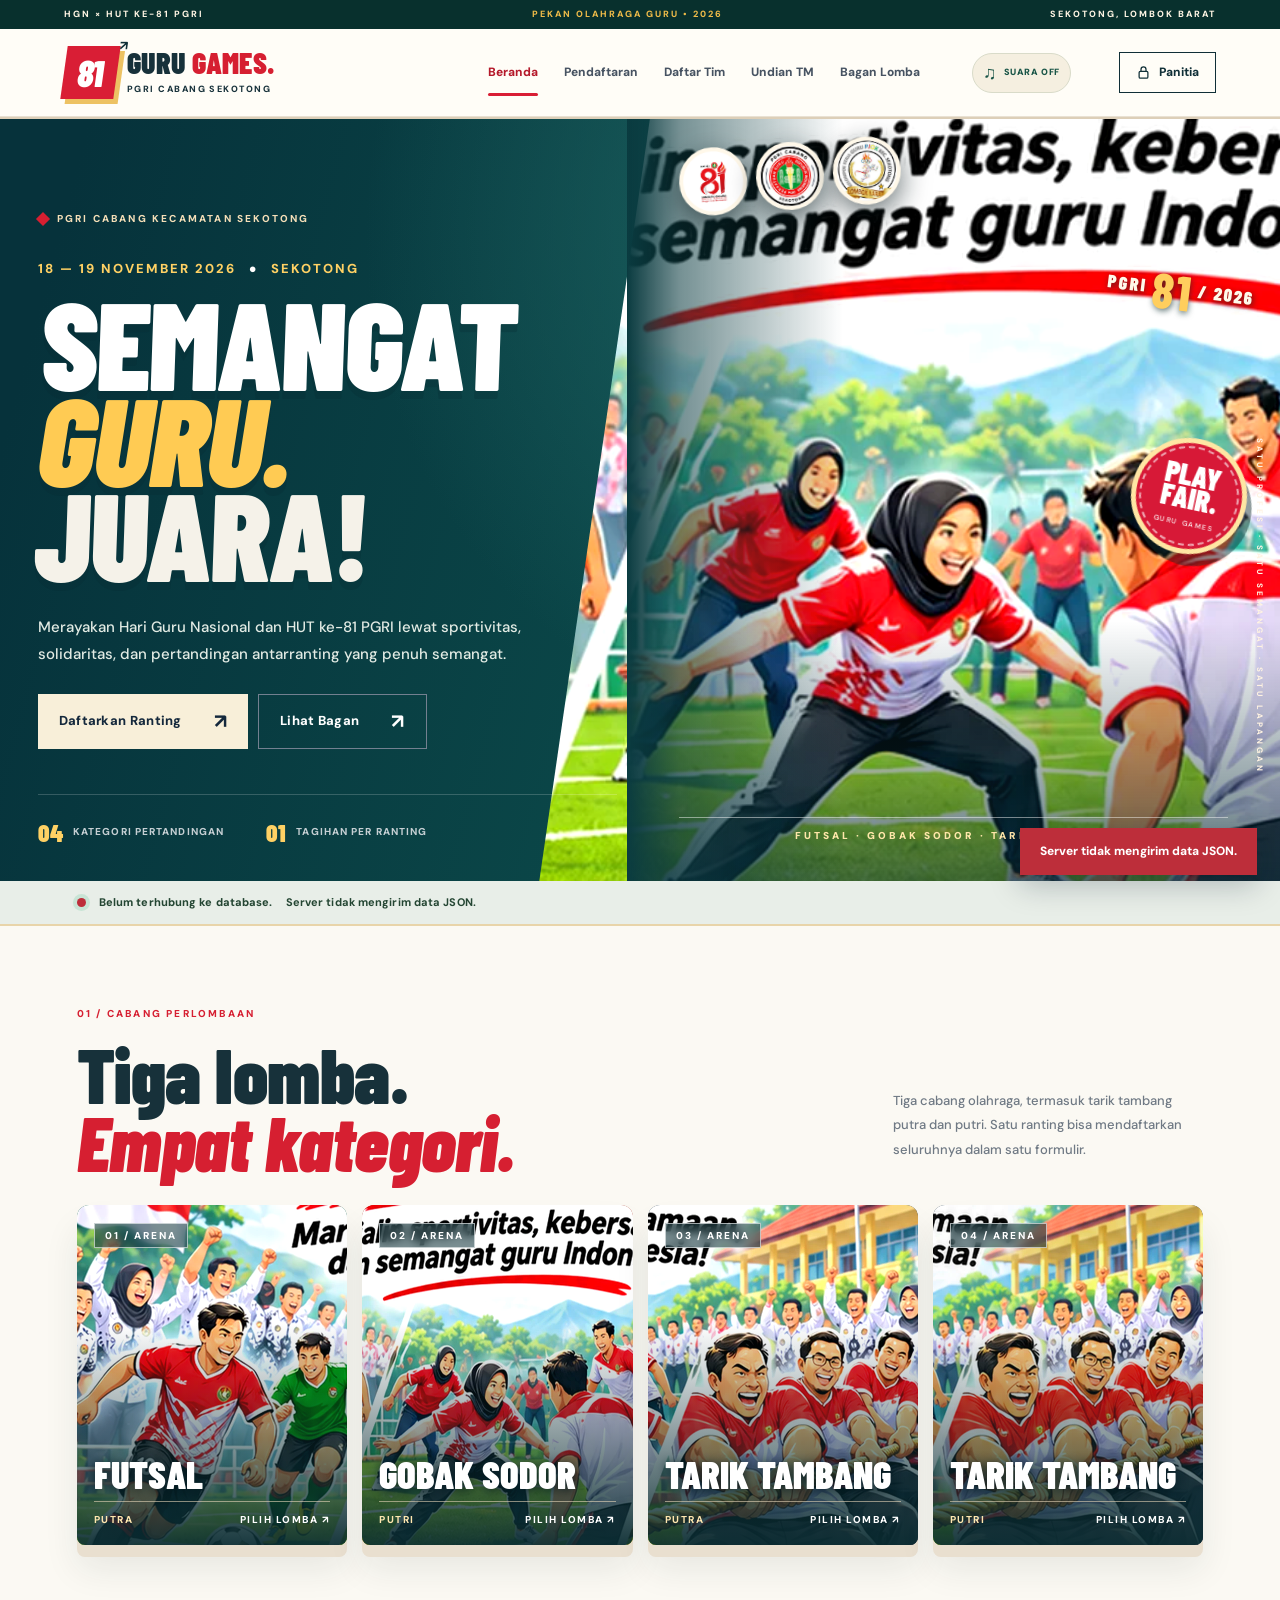
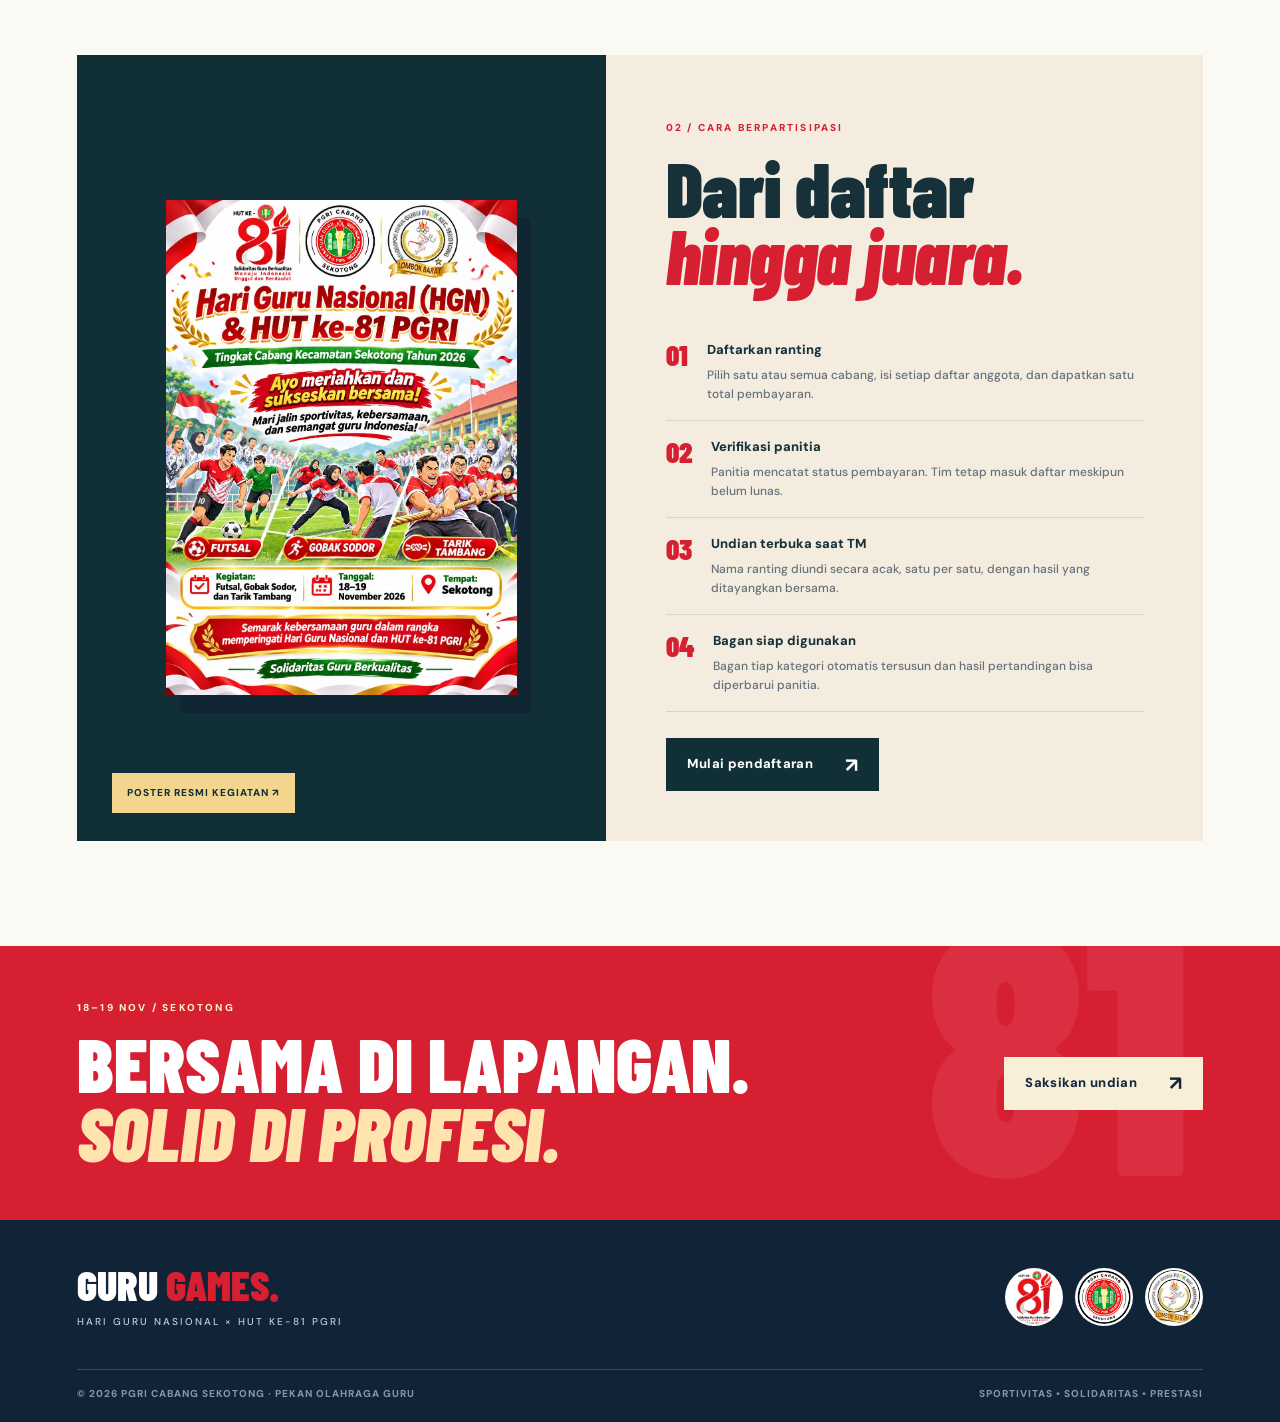
==== public/index.html @ e2211d31 "Add files via upload" ====
<!doctype html>
<html lang="id">
<head>
<meta charset="utf-8" />
<meta name="viewport" content="width=device-width,initial-scale=1" />
<meta name="theme-color" content="#15273c" />
<meta name="description" content="Pendaftaran, undian terbuka, dan bagan pertandingan Pekan Olahraga Guru PGRI Cabang Sekotong 18–19 November 2026." />
<title>Pekan Olahraga Guru Sekotong · HGN & HUT ke-81 PGRI</title>
<link rel="icon" type="image/svg+xml" href="assets/favicon.svg" />
<link rel="stylesheet" href="styles.css" />
</head>
<body>
<div class="topline"><span>HGN × HUT KE-81 PGRI</span><span>PEKAN OLAHRAGA GURU • 2026</span><span>SEKOTONG, LOMBOK BARAT</span></div>
<header class="site-header">
  <a class="brand" href="#beranda" data-page="beranda" aria-label="Beranda Pekan Olahraga Guru">
    <span class="brand-mark">81<span>↗</span></span>
    <span class="brand-copy"><strong>GURU <em>GAMES.</em></strong><small>PGRI CABANG SEKOTONG</small></span>
  </a>
  <nav class="main-nav" aria-label="Menu utama">
    <button data-page="beranda" class="nav-link active">Beranda</button>
    <button data-page="daftar" class="nav-link">Pendaftaran</button>
    <button data-page="peserta" class="nav-link">Daftar Tim</button>
    <button data-page="undian" class="nav-link">Undian TM</button>
    <button data-page="bagan" class="nav-link">Bagan Lomba</button>
  </nav>
  <button type="button" id="soundToggle" class="sound-toggle" data-action="toggle-audio" aria-label="Aktifkan efek suara" aria-pressed="false"><span aria-hidden="true">♫</span><small>SUARA OFF</small></button>
  <button id="btnAdminNav" class="admin-link" data-page="panitia"><svg class="ico"><use href="#i-lock"/></svg> Panitia</button>
  <button id="mobileMenu" class="mobile-menu" aria-label="Buka menu">☰</button>
</header>
<main>
<section class="page active" id="page-beranda">
  <div class="hero">
    <div class="hero-bg-number">81</div>
    <div class="hero-copy">
      <span class="eyebrow"><span class="eyebrow-square"></span> PGRI CABANG KECAMATAN SEKOTONG</span>
      <div class="hero-kicker">18 — 19 NOVEMBER 2026 <span>●</span> SEKOTONG</div>
      <h1>SEMANGAT<br><i>GURU.</i><br><span>JUARA!</span></h1>
      <p>Merayakan Hari Guru Nasional dan HUT ke-81 PGRI lewat sportivitas, solidaritas, dan pertandingan antarranting yang penuh semangat.</p>
      <div class="hero-actions">
        <button class="btn btn-light" data-page="daftar">Daftarkan Ranting <span>↗</span></button>
        <button class="btn btn-outline-light" data-page="bagan">Lihat Bagan <span>↗</span></button>
      </div>
      <div class="hero-foot"><span><b>04</b> KATEGORI PERTANDINGAN</span><span><b>01</b> TAGIHAN PER RANTING</span></div>
    </div>
    <div class="hero-art" aria-hidden="true"><div class="hero-badges"><img src="assets/hut81.jpg" alt=""><img src="assets/logo-pgri.jpg" alt=""><img src="assets/logo-pjok.jpg" alt=""></div>
      <img class="hero-sport-photo" src="assets/arena-guru-games.webp" alt="" />
      <div class="hero-photo-stamp">PGRI <b>81</b> / 2026</div>
      <div class="hero-photo-credit">FUTSAL · GOBAK SODOR · TARIK TAMBANG</div>
      <div class="art-sticker"><span>PLAY<br>FAIR.</span><small>GURU GAMES</small></div>
    </div>
    <div class="hero-sideword">SATU PROFESI · SATU SEMANGAT · SATU LAPANGAN</div>
  </div>
  <div id="demoBanner" class="demo-banner" hidden><b>MODE DEMO</b><span>Data hanya tersimpan di browser ini dan tidak masuk ke panitia.</span><button id="resetDemo">Reset Data Demo</button></div>
  <div class="status-strip"><span class="blinking-dot"></span><span id="openLabel">Pendaftaran dibuka</span><span class="strip-divider"></span><span id="liveStrip">Undian dan bagan dapat dipantau secara langsung</span><span class="strip-end">#GURUJUARA2026</span></div>
  <section class="home-categories content-wrap">
    <div class="section-heading"><div><span class="overline">01 / CABANG PERLOMBAAN</span><h2>Tiga lomba.<br><i>Empat kategori.</i></h2></div><p>Tiga cabang olahraga, termasuk tarik tambang putra dan putri. Satu ranting bisa mendaftarkan seluruhnya dalam satu formulir.</p></div>
    <div class="category-grid" id="homeCategoryGrid"></div>
  </section>
  <section class="feature-band content-wrap">
    <div class="feature-image"><img src="assets/poster.jpg" alt="Poster Pekan Olahraga Guru PGRI Cabang Sekotong" loading="lazy"><div class="poster-tag">POSTER RESMI KEGIATAN ↗</div></div>
    <div class="feature-text"><span class="overline">02 / CARA BERPARTISIPASI</span><h2>Dari daftar<br><i>hingga juara.</i></h2><div class="timeline"><div><b>01</b><span><strong>Daftarkan ranting</strong><small>Pilih satu atau semua cabang, isi setiap daftar anggota, dan dapatkan satu total pembayaran.</small></span></div><div><b>02</b><span><strong>Verifikasi panitia</strong><small>Panitia mencatat status pembayaran. Tim tetap masuk daftar meskipun belum lunas.</small></span></div><div><b>03</b><span><strong>Undian terbuka saat TM</strong><small>Nama ranting diundi secara acak, satu per satu, dengan hasil yang ditayangkan bersama.</small></span></div><div><b>04</b><span><strong>Bagan siap digunakan</strong><small>Bagan tiap kategori otomatis tersusun dan hasil pertandingan bisa diperbarui panitia.</small></span></div></div><button class="btn btn-dark" data-page="daftar">Mulai pendaftaran <span>↗</span></button></div>
  </section>
  <section class="home-cta"><div><span class="overline inverse">18–19 NOV / SEKOTONG</span><h2>BERSAMA DI LAPANGAN.<br><i>SOLID DI PROFESI.</i></h2></div><button class="btn btn-light" data-page="undian">Saksikan undian <span>↗</span></button></section>
</section>
<section class="page inner-page" id="page-daftar">
  <div class="page-head"><span class="overline">PENDAFTARAN / FORMULIR RANTING</span><h1>Daftarkan <i>timmu.</i></h1><p>Satu pendaftaran untuk seluruh cabang yang dipilih. Isi nama anggota pada tiap tim, lalu bayar satu tagihan untuk ranting Anda.</p></div>
  <div class="register-layout">
    <form id="registerForm" class="form-panel">
      <div class="form-section-title"><span>01</span><div><h3>Identitas ranting</h3><p>Pilih ranting yang sudah ada atau ketik nama ranting baru.</p></div></div>
      <div class="field"><label for="ranting">Nama ranting <b>*</b></label><input id="ranting" name="ranting" list="rantingSuggestions" required minlength="3" maxlength="100" placeholder="Contoh: Ranting SD ..." autocomplete="organization"><datalist id="rantingSuggestions"></datalist></div>
      <div class="form-section-title"><span>02</span><div><h3>Pilih cabang lomba</h3><p>Boleh memilih lebih dari satu. Tarik tambang adalah paket dua tim: putra dan putri.</p></div></div>
      <div id="registerCategories" class="choice-grid"></div>
      <div class="form-section-title"><span>03</span><div><h3>Nama pemain per tim</h3><p>Setiap cabang yang dipilih mempunyai formulir anggota tersendiri. Jumlah pemain mengikuti juknis panitia.</p></div></div>
      <div id="rosterSections" class="roster-sections"><div class="roster-empty">Pilih cabang lomba di atas untuk menampilkan kolom anggota.</div></div>
      <div class="field split-field"><div><label for="contact">Nomor kontak penanggung jawab <span>(opsional)</span></label><input id="contact" name="contact" maxlength="100" placeholder="08xxxxxxxxxx" inputmode="tel"></div><div><label for="notes">Catatan tim <span>(opsional)</span></label><input id="notes" name="notes" maxlength="300" placeholder="Keterangan bila diperlukan"></div></div>
      <div class="form-section-title"><span>04</span><div><h3>Satu total biaya pendaftaran</h3><p>Biaya dihitung otomatis berdasarkan cabang yang dipilih, tanpa biaya ganda untuk tarik tambang putra/putri.</p></div></div>
      <div id="registrationInvoice" class="invoice-block" aria-live="polite"></div>
      <div class="form-section-title"><span>05</span><div><h3>Metode pembayaran</h3><p>Pilih salah satu. Satu status pembayaran berlaku untuk seluruh tim dalam ranting.</p></div></div>
      <div class="payment-grid"><label class="pay-option"><input type="radio" name="payment_method" value="cash" checked><span class="pay-icon">Rp</span><strong>Bayar langsung</strong><small>Kepada bendahara panitia</small></label><label class="pay-option"><input type="radio" name="payment_method" value="transfer"><span class="pay-icon">↗</span><strong>Transfer bank</strong><small>Rekening ditampilkan di sebelah</small></label></div>
      <input class="trap" type="text" id="website" name="website" tabindex="-1" autocomplete="off" aria-hidden="true" />
      <p class="small-notice">Dengan mendaftar, Anda memastikan nama peserta benar dan telah memperoleh persetujuan untuk disampaikan kepada panitia kegiatan.</p>
      <button id="submitRegister" type="submit" class="btn btn-red full-width">Daftarkan semua tim <span>↗</span></button>
    </form>
    <aside class="registration-aside"><div class="aside-top"><span class="overline inverse">INFORMASI KEGIATAN</span><h3>BERSIAP<br>BERLAGA.</h3><div class="aside-date">18—19 <span>NOV<br>2026</span></div><small>SEKOTONG · LOMBOK BARAT</small></div><div class="bank-card"><b>INFORMASI PEMBAYARAN</b><div id="bankInfo"></div></div><div class="help-card"><strong>Butuh bantuan?</strong><p>Untuk perubahan data pendaftaran atau konfirmasi pembayaran, silakan hubungi panitia.</p><p id="contactInfo">Kontak panitia akan ditambahkan.</p></div></aside>
  </div>
</section>
<section class="page inner-page" id="page-peserta"><div class="page-head"><span class="overline">DATABASE / TIM TERDAFTAR</span><h1>Siapa saja <i>berlaga?</i></h1><p>Daftar tim tiap kategori dan status pembayaran per ranting. Nama pemain lengkap hanya dapat dilihat panitia.</p></div><div class="stats-row" id="participantStats"></div><div class="toolbar"><div class="search-wrap"><span>⌕</span><input id="searchTeams" placeholder="Cari nama ranting ..." aria-label="Cari ranting"></div><select id="filterTeams" aria-label="Filter kategori"></select><button class="btn btn-outline-dark" id="refreshTeams">↻ Perbarui</button></div><div class="table-outer"><table class="data-table"><thead><tr><th>#</th><th>Ranting / Tim</th><th>Kategori</th><th>Peserta</th><th>Pembayaran</th></tr></thead><tbody id="publicTeamsBody"></tbody></table></div></section>
<section class="page inner-page" id="page-undian"><div class="page-head draw-page-head"><div><span class="overline">TECHNICAL MEETING / UNDIAN TERBUKA</span><h1>Undian <i>adil,</i><br>siap bertanding.</h1><p>Urutan ditentukan secara acak di server. Setiap penekanan tombol panitia memilih satu ranting dari tim yang belum terundi. Perwakilan bisa menekan tombol pada perangkat panitia saat TM.</p></div><button id="fullscreenTM" class="btn btn-dark">⛶ Tayangkan layar penuh</button></div><button id="exitPresentation" type="button">✕ Keluar tayangan</button><div id="drawCategoryTabs" class="pill-tabs"></div><div id="drawPanel" class="draw-panel"></div></section>
<section class="page inner-page" id="page-bagan"><div class="page-head bracket-head"><div><span class="overline">BAGAN / JADWAL PERTANDINGAN</span><h1>Jalan menuju <i>final.</i></h1><p>Bagan muncul otomatis setelah undian selesai. Tim yang mendapat bye langsung maju ke babak berikutnya; pemenang pertandingan diisi panitia.</p></div><button class="btn btn-outline-dark" id="printBracket">▤ Cetak bagan</button></div><div id="bracketCategoryTabs" class="pill-tabs"></div><div id="bracketPanel"></div></section>
<section class="page inner-page" id="page-panitia"><div class="page-head"><span class="overline">AKSES KHUSUS / PENGURUS & PANITIA</span><h1>Ruang <i>panitia.</i></h1><p>Kelola data tim, biaya, rekening, verifikasi pembayaran, undian, dan hasil perlombaan.</p></div><div id="adminRoot"></div></section>
</main>
<footer class="site-footer"><div class="footer-main"><div><strong>GURU <i>GAMES.</i></strong><p>HARI GURU NASIONAL × HUT KE-81 PGRI</p></div><div class="footer-logos"><img src="assets/hut81.jpg" alt="Logo HUT ke-81 PGRI"><img src="assets/logo-pgri.jpg" alt="Logo PGRI Cabang Sekotong"><img src="assets/logo-pjok.jpg" alt="Logo KKG PJOK Sekotong"></div></div><div class="footer-bottom"><span>© 2026 PGRI CABANG SEKOTONG · PEKAN OLAHRAGA GURU</span><span>SPORTIVITAS • SOLIDARITAS • PRESTASI</span></div></footer>
<div id="toast" class="toast" role="status" aria-live="polite"></div>
<div id="modal" class="modal" hidden><div class="modal-card" role="dialog" aria-modal="true" aria-label="Informasi"><button id="closeModal" class="modal-close" aria-label="Tutup">×</button><div id="modalContent"></div></div></div>
<svg class="svg-defs" xmlns="http://www.w3.org/2000/svg"><symbol id="i-lock" viewBox="0 0 24 24"><rect x="5" y="10" width="14" height="11" rx="2"/><path d="M8 10V7a4 4 0 0 1 8 0v3"/></symbol></svg>
<script>window.APP_DEMO_MODE=false;</script>
<script src="app.js" defer></script>
</body>
</html>
---- public/styles.css ----
@import url('https://fonts.googleapis.com/css2?family=Barlow+Condensed:ital,wght@0,500;0,600;0,700;0,800;0,900;1,700;1,800;1,900&family=DM+Sans:wght@400;500;600;700;800&display=swap');
:root{--navy:#172b40;--navy2:#102235;--red:#e5323c;--red2:#c81f2f;--cream:#f8f3e9;--paper:#fffcf6;--sand:#ebdfc9;--ink:#1b2836;--mute:#6f7984;--green:#217b59;--gold:#e9bd67;--line:#e4ded4;--display:'Barlow Condensed','Arial Narrow',Impact,sans-serif;--body:'DM Sans',Arial,sans-serif}
*,*::before,*::after{box-sizing:border-box}html{scroll-behavior:smooth}body{margin:0;background:var(--paper);color:var(--ink);font:500 14px/1.6 var(--body);-webkit-font-smoothing:antialiased}button,input,select,textarea{font:inherit}button{cursor:pointer}button:disabled{opacity:.55;cursor:not-allowed}a{color:inherit;text-decoration:none}img{max-width:100%;display:block}h1,h2,h3,p{margin-top:0}strong,b{font-weight:800}h1,h2,h3{line-height:1.05}i{font-weight:inherit}::selection{background:#f6c5c7;color:#192d42}.ico{width:15px;height:15px;fill:none;stroke:currentColor;stroke-width:2;stroke-linecap:round;stroke-linejoin:round}.svg-defs{position:absolute;width:0;height:0;overflow:hidden}.trap{position:absolute!important;left:-9999px!important;opacity:0!important}.topline{height:29px;display:flex;justify-content:space-between;align-items:center;padding:0 5%;background:#0c2032;color:#d9e5eb;font-size:9px;font-weight:800;letter-spacing:2px}.topline span:nth-child(2){color:var(--gold)}.site-header{height:88px;display:flex;align-items:center;padding:0 5%;gap:40px;background:#fffdf9;border-bottom:1px solid var(--line);position:relative;z-index:12}.brand{display:flex;align-items:center;gap:10px;white-space:nowrap;flex-shrink:0}.brand-mark{width:53px;height:53px;display:flex;align-items:center;justify-content:center;background:var(--red);color:white;font:900 37px/.8 var(--display);transform:skew(-8deg);position:relative;letter-spacing:-2px}.brand-mark span{font:800 13px var(--body);position:absolute;right:-6px;top:-9px;color:var(--navy)}.brand-copy strong{display:block;font:900 30px/.9 var(--display);letter-spacing:.3px}.brand-copy strong em{font-style:normal;color:var(--red)}.brand-copy small{display:block;font-size:9px;letter-spacing:1.45px;font-weight:800;margin-top:6px}.main-nav{display:flex;gap:2px;margin-left:auto;height:100%;align-items:center}.nav-link,.admin-link{border:0;background:transparent;color:#475362;font-size:12px;font-weight:800;position:relative;white-space:nowrap;padding:16px 12px}.nav-link:after{content:'';height:3px;background:var(--red);position:absolute;bottom:2px;left:12px;right:12px;transform:scaleX(0);transition:transform .2s}.nav-link:hover,.nav-link.active{color:var(--navy)}.nav-link.active:after{transform:scaleX(1)}.admin-link{display:flex;gap:8px;align-items:center;color:var(--navy);border:1px solid var(--navy);padding:10px 16px;margin-left:8px}.admin-link:hover{background:var(--navy);color:#fff}.mobile-menu{display:none}.page{display:none;min-height:65vh}.page.active{display:block}.hero{position:relative;min-height:650px;background:var(--navy);overflow:hidden;color:#fff;display:grid;grid-template-columns:minmax(470px,48%) 1fr;isolation:isolate}.hero:before{content:'';position:absolute;inset:0;background:linear-gradient(108deg,#172b40 35%,#22364a 65%,#172c3e);z-index:-2}.hero:after{content:'';position:absolute;top:0;bottom:0;right:0;width:46%;background:repeating-linear-gradient(-23deg,transparent 0,transparent 12px,#fff 13px,transparent 14px);opacity:.04;z-index:-1}.hero-bg-number{position:absolute;right:7%;top:-208px;transform:rotate(-7deg);font:900 700px/1 var(--display);color:rgba(255,255,255,.025);pointer-events:none;letter-spacing:-30px}.hero-copy{padding:79px 10px 34px max(6%,calc((100vw - 1380px)/2));z-index:2;max-width:730px}.eyebrow,.overline{display:flex;align-items:center;gap:9px;font-size:10px;font-weight:800;letter-spacing:2.2px;color:var(--red)}.eyebrow{color:#f5dfb8}.eyebrow-square{height:10px;width:10px;background:var(--red);transform:rotate(45deg)}.hero-kicker{margin-top:32px;margin-bottom:14px;font-size:13px;font-weight:800;letter-spacing:2px;color:#efc783}.hero-kicker span{color:#fff;padding:0 8px}.hero h1{font:900 clamp(90px,10.4vw,170px)/.77 var(--display);letter-spacing:-2px;margin:0 0 33px;transform:skew(-2deg)}.hero h1 i{color:#f3d58d;font-style:italic}.hero h1 span{color:#f5f2e9}.hero-copy>p{max-width:510px;font-size:14px;line-height:1.85;color:#cfdae1;margin-bottom:25px}.hero-actions{display:flex;gap:10px;flex-wrap:wrap}.btn{border:0;display:inline-flex;justify-content:space-between;align-items:center;gap:32px;padding:16px 21px;min-height:52px;letter-spacing:.3px;font-weight:800;font-size:13px;transition:background .2s,transform .2s,color .2s;white-space:nowrap}.btn:hover{transform:translateY(-2px)}.btn span{font-size:20px;line-height:1}.btn-light{background:#f8efd9;color:#14283c}.btn-light:hover{background:#fff}.btn-outline-light{color:#fff;background:transparent;border:1px solid #738090}.btn-outline-light:hover{background:#ffffff15}.btn-dark{background:var(--navy);color:#fff}.btn-dark:hover{background:#2b4c69}.btn-red{background:var(--red);color:#fff}.btn-red:hover{background:var(--red2)}.btn-outline-dark{border:1px solid #b3babe;color:var(--navy);background:transparent}.btn-outline-dark:hover{background:#f0e9df}.full-width{width:100%}.hero-foot{display:flex;gap:42px;border-top:1px solid #ffffff30;margin-top:45px;padding-top:22px;font-size:10px;font-weight:800;letter-spacing:1.1px;color:#c5cfd3}.hero-foot b{color:#f2d18f;font:900 25px var(--display);vertical-align:middle;margin-right:6px}.hero-art{z-index:1;position:relative;align-self:end;justify-self:stretch;min-width:0}.sport-art{display:block;width:min(100%,730px);height:auto;margin:-25px 0 5px -28px;filter:drop-shadow(3px 32px 13px #07182640)}.art-sticker{position:absolute;top:12%;right:10%;width:116px;height:116px;border-radius:50%;background:var(--red);transform:rotate(12deg);display:flex;align-items:center;justify-content:center;flex-direction:column;text-align:center;outline:2px dashed #ffffff99;outline-offset:-10px;box-shadow:7px 10px 0 #0d1b2b66}.art-sticker span{font:900 30px/.79 var(--display)}.art-sticker small{font-size:7px;letter-spacing:1.6px;margin-top:8px}.hero-sideword{position:absolute;right:14px;top:42%;writing-mode:vertical-rl;color:#d2c4b6;font-size:8px;letter-spacing:3px;font-weight:800}.demo-banner{background:#fff1b3;color:#563e12;display:flex;gap:15px;align-items:center;padding:12px 6%;flex-wrap:wrap}.demo-banner[hidden]{display:none}.demo-banner b{font-size:11px;letter-spacing:1.3px}.demo-banner button{border:1px solid #af8c3d;background:transparent;padding:5px 12px;margin-left:auto}.status-strip{display:flex;align-items:center;gap:13px;padding:13px 6%;background:#e8eee8;color:#244633;font-size:11px;letter-spacing:.1px;font-weight:700}.blinking-dot{width:9px;height:9px;background:#34b57f;border-radius:50%;box-shadow:0 0 0 4px #34b57f2d;animation:blinking 2s infinite}@keyframes blinking{50%{opacity:.45}}.strip-divider{height:18px;width:1px;background:#9db6a6;margin:0 9px}.strip-end{margin-left:auto;letter-spacing:2px;font-weight:800}.content-wrap{max-width:1450px;padding:0 6%;margin:auto}.home-categories{padding-top:91px;padding-bottom:95px}.section-heading{display:flex;justify-content:space-between;align-items:flex-end;gap:45px;margin-bottom:29px}.section-heading h2,.feature-text h2{font:900 clamp(54px,6vw,84px)/.88 var(--display);letter-spacing:-.5px;margin:18px 0 0}.section-heading h2 i,.feature-text h2 i{color:var(--red)}.section-heading>p{max-width:310px;color:var(--mute);font-size:13px;line-height:1.9}.category-grid{display:grid;grid-template-columns:repeat(4,minmax(0,1fr));gap:15px}.cat-card{border:1px solid #e2dacc;min-height:294px;position:relative;overflow:hidden;background:#f2eee6;display:flex;flex-direction:column;justify-content:space-between;text-align:left;padding:18px;transition:transform .2s,box-shadow .2s}.cat-card:hover{transform:translateY(-6px);box-shadow:0 15px 30px #172b4018}.cat-card:nth-child(1){background:#e9ece8}.cat-card:nth-child(2){background:#f4e4d2}.cat-card:nth-child(3){background:#eee9db}.cat-card:nth-child(4){background:#e4e9e3}.cat-card:after{content:'';position:absolute;width:160px;height:160px;border:22px solid #fff9;right:-57px;top:40px;border-radius:50%;opacity:.3}.cat-no{font:800 12px var(--body);letter-spacing:2px;color:#697786}.cat-symbol{font:900 120px/.9 var(--display);color:var(--red);text-align:right;transform:rotate(-12deg);align-self:flex-end;filter:drop-shadow(7px 7px #c8c1b252);z-index:1;letter-spacing:-5px}.cat-card:nth-child(2) .cat-symbol{color:#237957}.cat-card:nth-child(3) .cat-symbol{color:#172d42}.cat-card:nth-child(4) .cat-symbol{color:#be763a}.cat-text{position:relative;z-index:2}.cat-text strong{display:block;font:900 35px/.9 var(--display);margin-bottom:7px}.cat-text small{display:flex;justify-content:space-between;align-items:center;font-weight:800;color:#667383;letter-spacing:1px;font-size:10px}.feature-band{display:grid;grid-template-columns:47% 53%;gap:0;padding-top:15px;padding-bottom:105px}.feature-image{position:relative;background:var(--navy);padding:20px;min-height:540px;display:flex;align-items:center;justify-content:center;overflow:hidden}.feature-image:before{content:'GURU GAMES 2026';font:900 110px var(--display);position:absolute;white-space:nowrap;transform:rotate(-90deg);opacity:.05}.feature-image img{max-height:495px;max-width:88%;object-fit:contain;box-shadow:14px 18px 0 #101d2d70;z-index:1}.poster-tag{position:absolute;bottom:28px;left:35px;background:#f3d58d;color:var(--navy);padding:12px 15px;font-size:10px;letter-spacing:1px;font-weight:800;z-index:2}.feature-text{background:#f3ecdf;padding:65px 10% 50px}.feature-text h2{margin-bottom:35px}.timeline>div{display:flex;gap:19px;padding:16px 0;border-bottom:1px solid #dfd3c3}.timeline>div>b{color:var(--red);font:900 29px var(--display);line-height:1}.timeline strong{display:block;margin-bottom:5px;font-size:13px}.timeline small{display:block;color:#65717c;font-size:12px;line-height:1.6}.feature-text .btn{margin-top:26px}.home-cta{padding:54px 6%;display:flex;align-items:center;justify-content:space-between;gap:30px;background:var(--red);color:#fff;position:relative;overflow:hidden}.home-cta:before{content:'81';position:absolute;right:7%;top:-120px;font:900 350px var(--display);color:#fff;opacity:.07}.home-cta .overline{color:#fff5c5}.home-cta h2{font:900 clamp(43px,6vw,76px)/.9 var(--display);margin:13px 0 0}.home-cta h2 i{color:#ffe5ad}.home-cta .btn{position:relative;z-index:1}.site-footer{background:#112337;color:#fff;padding:39px 6% 20px}.footer-main,.footer-bottom{display:flex;justify-content:space-between;gap:30px;align-items:center}.footer-main strong{font:900 42px var(--display)}.footer-main strong i{font-style:normal;color:var(--red)}.footer-main p{font-size:10px;letter-spacing:2px;color:#bfccd5;margin:5px 0}.footer-logos{display:flex;gap:12px}.footer-logos img{width:58px;height:58px;object-fit:cover;background:#fff;border-radius:50%;padding:2px}.footer-bottom{border-top:1px solid #ffffff2e;padding-top:16px;margin-top:34px;color:#8496a8;font-size:10px;letter-spacing:1px;font-weight:800}
/* Inner screens */
.inner-page{padding:65px 6% 100px;background:#fffcf6}.page-head{max-width:1100px;margin-bottom:36px}.page-head h1{font:900 clamp(62px,8vw,105px)/.85 var(--display);letter-spacing:-1px;margin:15px 0}.page-head h1 i{color:var(--red)}.page-head>p,.page-head>div>p{max-width:690px;color:#6e7880;font-size:13px;line-height:1.9}.page-head.draw-page-head,.page-head.bracket-head{max-width:none;display:flex;align-items:flex-end;justify-content:space-between;gap:30px}.register-layout{display:grid;grid-template-columns:minmax(0,1fr) 330px;gap:28px;align-items:start;max-width:1260px}.form-panel{border:1px solid var(--line);padding:34px;background:#fff;box-shadow:5px 5px 0 #f1eade}.form-section-title{display:flex;align-items:flex-start;gap:17px;margin:6px 0 21px}.form-section-title:not(:first-child){padding-top:31px;margin-top:20px;border-top:1px solid var(--line)}.form-section-title>span{background:var(--navy);color:#fff;width:37px;height:37px;display:grid;place-items:center;flex:none;font:900 21px var(--display)}.form-section-title h3{margin:0 0 4px;font-size:16px;line-height:1.4}.form-section-title p{margin:0;color:#858b8f;font-size:12px}.field{margin-bottom:22px}.field label{display:block;font-weight:800;font-size:12px;margin-bottom:8px}.field label b{color:var(--red)}.field label span{font-weight:500;color:#8e959b}.field input,.field select,.field textarea,.search-wrap input{display:block;width:100%;border:1px solid #d9dfe1;background:#fffcf8;border-radius:0;padding:13px 14px;outline:none;color:var(--navy);font-size:13px;transition:border .2s,background .2s}.field input:focus,.field select:focus,.field textarea:focus,.search-wrap input:focus{border-color:#3b6585;background:#fff}.field input:disabled{background:#f4f2ee;color:#82909d}.split-field{display:grid;grid-template-columns:1fr 1fr;gap:16px}.choice-grid{display:grid;grid-template-columns:repeat(2,minmax(0,1fr));gap:10px}.choice{position:relative;min-height:92px;border:1px solid #d6dadb;display:flex;align-items:center;gap:13px;padding:14px;background:#fff;cursor:pointer;transition:border .2s,background .2s}.choice:has(input:checked){border:2px solid var(--red);background:#fff7f1;padding:13px}.choice input{position:absolute;right:9px;top:11px;accent-color:var(--red)}.choice .choice-art{font:900 42px var(--display);line-height:1;color:var(--red);width:45px;flex:none;text-align:center}.choice strong{display:block;font-size:13px;line-height:1.3}.choice small{display:block;color:#889099;margin-top:3px;font-size:11px}.participant-rows{display:grid;gap:9px}.member-row{display:flex;align-items:center;gap:10px}.member-index{color:#abb3b7;min-width:23px;font:900 22px var(--display)}.member-row input{flex:1;min-width:0;padding:12px 13px;border:1px solid #d9dfe1;background:#fffcf8;outline:none;font-size:13px}.member-row input:focus{border-color:#3b6585}.remove-member{border:1px solid #ddd;color:var(--red);width:39px;height:42px;background:#fff;font-size:21px}.btn-add{border:1px dashed #bb9fa0;background:#fff9f7;color:var(--red2);padding:11px 15px;margin-top:10px;margin-bottom:15px;font-weight:800;font-size:12px}.payment-grid{display:grid;grid-template-columns:repeat(2,1fr);gap:12px}.pay-option{border:1px solid #d9dfe1;padding:20px 15px;cursor:pointer;position:relative;min-height:133px;display:flex;flex-direction:column}.pay-option:has(input:checked){border:2px solid var(--red);background:#fff7f1;padding:19px 14px}.pay-option input{position:absolute;right:15px;top:15px;accent-color:var(--red)}.pay-icon{font:900 35px var(--display);color:var(--red);margin-bottom:3px}.pay-option strong{font-size:13px}.pay-option small{font-size:10px;color:#89949b}.small-notice{font-size:11px;line-height:1.7;color:#7e8992;margin:21px 0}.registration-aside{display:grid;gap:17px}.aside-top{min-height:320px;padding:27px;background:var(--navy);color:#fff;position:relative;overflow:hidden}.aside-top:before{content:'';position:absolute;width:250px;height:250px;border:52px solid #ffffff0a;border-radius:50%;right:-110px;top:50px}.aside-top .overline{color:#e7c990}.aside-top h3{font:900 68px/.9 var(--display);margin:19px 0;color:#fff}.aside-date{font:900 70px/1 var(--display);color:var(--gold);display:flex;align-items:center;gap:12px}.aside-date span{font:800 21px/1.05 var(--display);color:#fff}.aside-top>small{font-size:10px;font-weight:800;letter-spacing:1.5px;color:#9cb5c6}.bank-card,.help-card{border:1px solid var(--line);padding:22px;background:#fff}.bank-card>b{font-size:11px;letter-spacing:1.3px}.bank-card p{font-size:12px;line-height:1.75;color:#65717b}.bank-card .account{display:block;font:900 34px var(--display);letter-spacing:1px;color:var(--navy);overflow-wrap:anywhere;margin:12px 0 0}.bank-card .bank-name{font-size:12px;color:var(--red);font-weight:800;margin:4px 0}.help-card{background:#f4eee5}.help-card p{font-size:12px;line-height:1.8;color:#74808b}.help-card p:last-child{color:var(--navy);font-weight:700;margin-bottom:0}.stats-row{display:grid;grid-template-columns:repeat(4,1fr);gap:14px;max-width:1250px;margin-bottom:24px}.stat-card{border:1px solid #e4ded5;padding:21px 23px;background:#f6f1e9}.stat-card small{font-size:10px;font-weight:800;letter-spacing:1.3px;color:#77828b}.stat-card strong{display:block;font:900 44px var(--display);line-height:1;color:var(--navy);margin-top:8px}.stat-card.red{background:var(--red);border-color:var(--red);color:#fff}.stat-card.red strong,.stat-card.red small{color:#fff}.toolbar{display:flex;gap:10px;max-width:1250px;margin-bottom:16px;align-items:center}.search-wrap{flex:1;position:relative}.search-wrap span{position:absolute;top:4px;left:12px;font-size:27px;color:#76838b}.search-wrap input{padding-left:38px!important}.toolbar select{background:#fff;border:1px solid #d9dfe1;padding:13px;max-width:260px;color:var(--navy)}.toolbar .btn{min-height:48px;padding:12px 16px}.table-outer{overflow-x:auto;max-width:1400px;border:1px solid var(--line);background:#fff}.data-table{width:100%;border-collapse:collapse;text-align:left;font-size:12px}.data-table th{background:#14293e;color:#fff;padding:16px 15px;white-space:nowrap;font-size:10px;letter-spacing:1.1px;text-transform:uppercase}.data-table td{padding:15px;border-bottom:1px solid #eae7e2;vertical-align:middle}.data-table tbody tr:hover{background:#fff9ee}.data-table tbody tr:last-child td{border-bottom:0}.data-table td:first-child{font-weight:800;color:#a4acb1}.data-table td strong{font-size:13px}.data-table td small{display:block;color:#89949d;font-size:11px;margin-top:3px}.status{display:inline-flex;align-items:center;gap:6px;padding:5px 9px;font-weight:800;font-size:10px;white-space:nowrap}.status:before{content:'';width:6px;height:6px;border-radius:50%;background:currentColor}.status.paid{color:#197356;background:#e6f3eb}.status.pending{color:#a66a1a;background:#fff2df}.empty-state{padding:60px 25px;background:#f7f1e8;text-align:center;border:1px dashed #d5c9bc}.empty-state strong{display:block;font:900 34px var(--display);margin:8px 0}.empty-state p{max-width:400px;margin:auto;color:#7d858a;font-size:12px;line-height:1.8}.empty-illustration{font:900 85px/1 var(--display);color:#d2c9bb}
/* Lottery */
.pill-tabs{display:flex;gap:8px;flex-wrap:wrap;margin:20px 0 22px}.pill{border:1px solid #cad0d1;background:#fff;padding:12px 18px;color:#4b5a67;font-size:12px;font-weight:800;transition:background .2s}.pill.active{background:var(--navy);border-color:var(--navy);color:#fff}.pill small{font-size:10px;opacity:.7;margin-left:6px}.draw-panel{border:1px solid var(--line);min-height:460px;background:#f0e9dd;display:grid;grid-template-columns:1.15fr .85fr;overflow:hidden}.draw-stage{background:#142b42;position:relative;overflow:hidden;color:#fff;min-height:480px;display:flex;align-items:center;flex-direction:column;justify-content:center;padding:33px;isolation:isolate}.draw-stage:before{content:'';position:absolute;inset:0;background:repeating-radial-gradient(circle at 50% 55%,transparent 0 50px,#ffffff08 51px 53px,transparent 54px 98px);z-index:-1}.draw-stage:after{content:'';position:absolute;left:-10%;bottom:-120px;height:210px;width:120%;background:var(--red);transform:rotate(-7deg);z-index:-2}.draw-stage .stage-top{position:absolute;top:26px;left:30px;right:30px;display:flex;align-items:center;justify-content:space-between;font-size:10px;letter-spacing:1.5px;font-weight:800;color:#edcf99}.draw-orb{height:240px;width:240px;border-radius:50%;border:8px solid #fff3db;outline:2px dashed #d4b86c;outline-offset:14px;display:grid;place-items:center;background:radial-gradient(circle at 25% 22%,#52687c,#1f3b55 52%,#091b2b 100%);box-shadow:0 25px 35px #05111b7f;position:relative;flex:none;transition:transform .3s}.draw-orb:before,.draw-orb:after{content:'';position:absolute;height:17px;width:17px;border-radius:50%;background:#f4cd75;top:25px;right:32px}.draw-orb:after{top:auto;right:auto;bottom:24px;left:31px;height:12px;width:12px}.draw-orb .orb-number{font:900 115px/.8 var(--display);color:#f5f0e7;transform:rotate(-10deg);text-shadow:7px 8px 0 #152b40}.draw-orb .orb-name{padding:20px;max-width:100%;overflow-wrap:anywhere;text-align:center;font:900 42px/.98 var(--display);color:#fff3d5}.draw-orb.spinning{animation:shake .13s infinite alternate;box-shadow:0 30px 60px #e53b3b70}@keyframes shake{from{transform:translateX(-8px) rotate(-7deg)}to{transform:translateX(8px) rotate(7deg)}}.stage-label{text-align:center;font:900 30px var(--display);margin-top:35px;text-transform:uppercase;letter-spacing:.5px}.stage-subtitle{margin-top:4px;font-size:11px;color:#c8d6df;letter-spacing:1px;text-align:center;font-weight:700}.stage-control{margin-top:22px;position:relative;z-index:1}.stage-control .btn{min-width:220px}.draw-result{padding:30px;min-width:0}.draw-result-head{display:flex;justify-content:space-between;gap:10px;align-items:center;border-bottom:1px solid #d2c8b8;padding-bottom:18px}.draw-result-head strong{font:900 29px var(--display)}.draw-result-head span{font-size:10px;font-weight:800;letter-spacing:1.2px;color:#6c7b83}.draw-result-list{max-height:345px;overflow:auto;margin-top:18px;display:grid;align-content:start;gap:8px}.draw-result-item{background:#fffcf6;border-left:4px solid var(--red);display:flex;align-items:center;gap:15px;padding:12px 15px;animation:fadein .25s ease-out}.draw-result-item b{font:900 26px var(--display);color:var(--red)}.draw-result-item strong{font-weight:800;font-size:13px}.draw-result-item em{font-style:normal;font-size:10px;margin-left:auto;color:#83909a}.draw-placeholder{padding:35px 10px;text-align:center;color:#8b918f;font-size:12px}.draw-admin-note{font-size:11px;line-height:1.7;color:#66717a;margin-top:14px}.draw-panel>.empty-state{grid-column:span 2}.draw-tools{margin-top:16px;display:flex;gap:12px;flex-wrap:wrap;align-items:center}.draw-tools .btn{padding:11px 15px;min-height:43px}.warning{padding:14px;background:#fff1e4;border-left:3px solid #df973b;color:#8b5e24;font-size:12px;line-height:1.7}.bracket-scroll{overflow-x:auto;background:#f3eee5;border:1px solid #e3d9cb;padding:28px 20px}.bracket-grid{display:flex;gap:22px;align-items:stretch;min-width:max-content}.bracket-round{width:254px;flex:none;display:flex;flex-direction:column;gap:18px}.bracket-round h3{font:900 25px var(--display);color:#1c3549;margin:0 0 10px;border-bottom:3px solid var(--red);padding-bottom:9px}.bracket-round h3 small{display:block;font:700 10px var(--body);color:#84919a;letter-spacing:1.4px;margin-bottom:5px}.match-card{border:1px solid #ddd7cc;background:#fff;padding:10px 12px;box-shadow:3px 4px 0 #e1d8c9;min-height:112px}.match-card>small{display:block;color:#9aa2a8;font-size:9px;letter-spacing:1.2px;font-weight:800;margin-bottom:8px}.match-team{display:flex;align-items:center;gap:8px;padding:7px 5px;font-size:12px;min-height:31px}.match-team+.match-team{border-top:1px dashed #e4ded4}.match-team span{overflow-wrap:anywhere;flex:1}.match-team em{font-style:normal;font-size:9px;color:#b5adb0}.match-team.win{background:#e6f1ea;color:#116d50;font-weight:800}.match-team.waiting{color:#a1a6aa}.winner-btn{border:1px solid #d2d9d2;color:#1d684d;background:#f1faf3;font-size:9px;padding:3px 6px;font-weight:800}.winner-btn:hover{background:#d8eddf}.champion-banner{display:flex;gap:24px;align-items:center;margin-top:20px;background:#132c40;color:#fff;padding:22px 26px;max-width:760px}.champion-cup{font:900 60px var(--display);color:#eac46e}.champion-banner small{display:block;color:#d0b985;letter-spacing:2px;font-weight:800;font-size:10px}.champion-banner strong{display:block;font:900 33px var(--display);margin-top:3px}.bracket-help{font-size:11px;color:#78828a;margin:12px 0 0;line-height:1.7}
/* Admin */
.login-box{max-width:480px;background:#fff;border:1px solid var(--line);padding:40px;box-shadow:7px 7px 0 #f2e9de}.login-box h2{font:900 42px var(--display)}.login-box p{color:#7a8490;font-size:12px}.login-box input{width:100%;border:1px solid #ccd4d7;background:#fff;padding:14px;font-size:14px;outline:none;margin:10px 0 14px}.admin-info{font-size:12px;color:#5c6771;margin-top:12px}.admin-tabs{display:flex;gap:8px;flex-wrap:wrap;margin:0 0 23px}.admin-tab{border:1px solid #d3d8d8;background:#fff;padding:11px 15px;font-weight:800;font-size:12px}.admin-tab.active{background:var(--red);color:#fff;border-color:var(--red)}.admin-head{display:flex;gap:16px;justify-content:space-between;align-items:center;margin-bottom:20px;flex-wrap:wrap}.admin-head h2{font:900 39px var(--display);margin:0}.admin-head .btn{min-height:42px;padding:10px 16px}.admin-surface{padding:25px;background:#fff;border:1px solid var(--line);max-width:1300px}.admin-surface h3{font:900 27px var(--display);margin-bottom:13px}.admin-surface .field{margin-bottom:16px}.setting-grid{display:grid;grid-template-columns:repeat(2,1fr);gap:4px 22px;max-width:970px}.setting-grid .full{grid-column:span 2}.setting-grid .field label{font-size:11px}.setting-grid .field textarea{min-height:80px}.admin-table-wrap{overflow-x:auto}.admin-table-wrap td{font-size:11px}.admin-mini{border:1px solid #d6dfe0;padding:7px 9px;background:#f9faf9;color:#243e55;font-size:11px;cursor:pointer;font-weight:800}.admin-mini.danger{color:#b22e38}.admin-mini:hover{background:#ebf0f0}.select-status{font-size:11px;border:1px solid #cbd4d6;padding:7px;max-width:130px}.admin-actions{display:flex;gap:5px;flex-wrap:wrap}.chip{display:inline-block;padding:4px 8px;color:#5e7383;background:#eaf0f1;font-size:10px;font-weight:800}.admin-category-settings{display:grid;grid-template-columns:repeat(4,1fr);gap:12px}.admin-category-box{border:1px solid var(--line);padding:16px;background:#f8f4ed}.admin-category-box b{display:block;font-size:12px}.admin-category-box .state{display:block;color:#7b8690;font-size:11px;margin-bottom:14px}.admin-category-box .btn{padding:10px;min-height:37px;font-size:11px;white-space:normal}.admin-category-box .admin-mini{margin-top:7px;width:100%}.admin-note{background:#eef4f3;border-left:3px solid #217b59;padding:12px 17px;font-size:12px;line-height:1.7;color:#37565c;margin-bottom:20px}.toast{position:fixed;bottom:25px;right:23px;z-index:30;background:#1c3850;color:#fff;padding:14px 20px;min-width:220px;max-width:410px;box-shadow:0 10px 30px #0d1b2f40;font-size:12px;font-weight:800;transform:translateY(110px);opacity:0;transition:transform .25s,opacity .25s;pointer-events:none}.toast.show{transform:translateY(0);opacity:1}.toast.error{background:#bd2e3a}.modal{position:fixed;inset:0;z-index:25;display:flex;align-items:center;justify-content:center;background:#0a1c2fc7;padding:20px;overflow:auto}.modal[hidden]{display:none}.modal-card{background:#fffcf6;max-width:540px;width:100%;max-height:92vh;overflow-y:auto;position:relative;padding:38px;box-shadow:15px 18px 0 #0615224d}.modal-close{position:absolute;top:12px;right:15px;border:0;background:transparent;font-size:29px;color:#6c7d86}.modal-card h2{font:900 44px var(--display);margin:10px 0}.modal-card p{font-size:12px;color:#65727b}.receipt-code{font:900 35px var(--display);background:#14293e;color:#fff;display:inline-block;padding:14px 20px;letter-spacing:2px;margin:13px 0}.modal-card .field{margin:12px 0}.modal-card .member-edit-list{display:grid;gap:6px}.modal-card .member-edit-list input{width:100%;padding:10px;border:1px solid #d5d9d9}.modal-card .btn{margin-top:12px}.muted{color:#7e8992}.print-only{display:none}@keyframes fadein{from{opacity:0;transform:translateY(12px)}to{opacity:1;transform:translateY(0)}}
@media(min-width:1500px){.hero-copy{padding-left:max(6%,calc((100vw - 1370px)/2))}.content-wrap,.inner-page{padding-left:max(6%,calc((100vw - 1370px)/2));padding-right:max(6%,calc((100vw - 1370px)/2))}}
@media(max-width:1150px){.site-header{gap:12px;padding:0 3%}.main-nav{gap:0}.nav-link{padding:12px 9px;font-size:11px}.admin-link{padding:9px}.hero{grid-template-columns:minmax(405px,49%) 1fr;min-height:590px}.hero-copy{padding-top:74px}.hero h1{font-size:111px}.category-grid{gap:10px}.cat-card{min-height:266px}.cat-text strong{font-size:30px}.cat-symbol{font-size:96px}.register-layout{grid-template-columns:minmax(0,1fr) 300px}.feature-text{padding:50px 8%}}
@media(max-width:850px){.topline span:last-child{display:none}.site-header{height:78px;justify-content:space-between;padding:0 5%}.mobile-menu{display:block;background:transparent;border:1px solid var(--line);font-size:22px;padding:6px 12px;color:var(--navy)}.brand-copy strong{font-size:26px}.main-nav{display:none;position:absolute;top:78px;left:0;right:0;background:#fff;box-shadow:0 18px 24px #0815222d;height:auto;padding:14px 5%;flex-direction:column;align-items:stretch;margin:0;z-index:20}.main-nav.open{display:flex}.nav-link{width:100%;text-align:left;padding:14px 9px;border-bottom:1px solid #ece7df}.nav-link:after{display:none}.admin-link{margin-left:auto}.hero{grid-template-columns:1fr;min-height:auto}.hero-copy{padding:65px 6% 18px;max-width:680px}.hero h1{font-size:clamp(95px,18vw,155px)}.hero-art{max-width:610px;width:80%;justify-self:end;align-self:start;margin-top:-78px}.sport-art{margin:0}.art-sticker{right:16%;top:6%}.hero-sideword{display:none}.hero-foot{margin-top:30px}.category-grid{grid-template-columns:repeat(2,1fr)}.cat-card{min-height:270px}.cat-symbol{font-size:110px}.feature-band{grid-template-columns:1fr}.feature-image{min-height:450px}.feature-text{padding:60px 8%}.register-layout{grid-template-columns:1fr}.registration-aside{grid-template-columns:1fr 1fr}.aside-top{grid-row:span 2}.admin-category-settings{grid-template-columns:repeat(2,1fr)}.draw-panel{grid-template-columns:1fr}.draw-result{padding:23px}.draw-panel>.empty-state{grid-column:auto}.draw-stage{min-height:455px}.page-head.draw-page-head,.page-head.bracket-head{align-items:flex-start}.stats-row{grid-template-columns:repeat(2,1fr)}}
@media(max-width:560px){.topline{font-size:8px;letter-spacing:1px;padding:0 4%}.site-header{padding:0 4%;gap:7px}.brand-mark{height:46px;width:46px;font-size:32px}.brand-copy strong{font-size:23px}.brand-copy small{font-size:7.5px}.admin-link{font-size:0;gap:0;margin-left:auto;padding:10px}.admin-link svg{height:16px;width:16px}.mobile-menu{font-size:21px;padding:3px 9px}.hero-copy{padding:52px 5% 0}.hero h1{font-size:clamp(87px,22vw,118px);letter-spacing:-1px;margin-bottom:24px}.hero-kicker{font-size:10px;letter-spacing:1.2px;margin-top:23px}.hero-copy>p{font-size:12px}.hero-actions{gap:8px}.hero-actions .btn{flex:1;min-width:0;padding:13px;font-size:11px;gap:9px}.hero-foot{gap:16px;margin-top:22px;padding-top:15px}.hero-foot span{font-size:9px}.hero-foot b{font-size:20px}.hero-art{width:96%;margin-top:-37px;margin-bottom:-12px}.art-sticker{width:82px;height:82px;top:8%}.art-sticker span{font-size:23px}.art-sticker small{font-size:5px}.status-strip{padding:13px 5%;font-size:10px}.strip-end{display:none}.content-wrap{padding-left:5%;padding-right:5%}.home-categories{padding-top:62px;padding-bottom:60px}.section-heading{display:block}.section-heading h2,.feature-text h2{font-size:58px}.section-heading>p{max-width:none}.category-grid{gap:9px}.cat-card{min-height:218px;padding:13px}.cat-symbol{font-size:80px}.cat-text strong{font-size:26px}.cat-text small{font-size:8px}.feature-band{padding-bottom:65px}.feature-image{min-height:360px;padding:13px}.feature-image img{max-height:350px}.feature-text{padding:48px 7%}.home-cta{display:block;padding:42px 6%}.home-cta h2{font-size:49px}.home-cta .btn{margin-top:22px}.footer-main{align-items:flex-start;flex-direction:column}.footer-main strong{font-size:36px}.footer-logos img{width:47px;height:47px}.footer-bottom{display:block;font-size:8px}.footer-bottom span{display:block;margin-top:8px}.inner-page{padding:48px 5% 70px}.page-head h1{font-size:67px}.page-head.draw-page-head,.page-head.bracket-head{display:block}.page-head .btn{margin-top:15px}.form-panel{padding:22px 15px}.choice-grid{gap:7px}.choice{padding:10px;min-height:85px;gap:7px}.choice:has(input:checked){padding:9px}.choice .choice-art{font-size:30px;width:31px}.choice strong{font-size:11px}.choice small{font-size:9px}.split-field{grid-template-columns:1fr;gap:0}.payment-grid{gap:8px}.pay-option{padding:14px 10px;min-height:129px}.pay-option:has(input:checked){padding:13px 9px}.pay-option strong{font-size:11px}.pay-option small{font-size:9px}.registration-aside{grid-template-columns:1fr}.aside-top{grid-row:auto;min-height:240px}.aside-top h3{font-size:55px}.stats-row{gap:8px}.stat-card{padding:16px}.stat-card strong{font-size:36px}.stat-card small{font-size:9px}.toolbar{flex-wrap:wrap}.toolbar .search-wrap{flex-basis:100%}.toolbar select{flex:1;min-width:0}.toolbar .btn{padding:10px}.data-table th,.data-table td{padding:12px 9px;white-space:nowrap}.data-table td:nth-child(2){white-space:normal;min-width:150px}.pill-tabs{gap:6px}.pill{font-size:10px;padding:10px 11px}.draw-stage{min-height:400px;padding:24px 10px}.draw-orb{height:190px;width:190px}.draw-orb .orb-number{font-size:88px}.draw-orb .orb-name{font-size:31px}.draw-stage .stage-top{left:18px;right:18px}.draw-result-head strong{font-size:25px}.draw-result{padding:20px}.login-box{padding:26px 20px}.admin-surface{padding:17px 12px}.admin-category-settings,.setting-grid{grid-template-columns:1fr}.setting-grid .full{grid-column:span 1}.modal-card{padding:29px 19px}.modal-card h2{font-size:36px}}
@media print{body{background:#fff;color:#000}.topline,.site-header,.site-footer,.hero,.status-strip,.page-head,.pill-tabs,.btn,.draw-tools,.bracket-help,.toast,.demo-banner,.modal{display:none!important}.page{display:none!important}.page.printing{display:block!important;padding:0!important}.bracket-scroll{overflow:visible;padding:0;border:0}.bracket-grid{gap:12px;min-width:0;zoom:.78}.bracket-round{width:220px}.match-card{break-inside:avoid}.print-only{display:block!important;font-size:20px;font-weight:900;margin:0 0 20px}.champion-banner{background:#eee!important;color:#000!important}}
.edit-match{float:right;border:0;background:#eae7e0;color:#3a566a;font-size:8px;font-weight:800;padding:4px 7px;letter-spacing:.7px}.edit-match:hover{background:#d6dfdf}.match-meta{border-top:1px solid #eae3d9;margin-top:6px;padding:8px 5px 0;display:grid;gap:2px;color:#727f87;font-size:10px}.match-meta b{color:var(--red)}
/* Dedicated TM presentation mode for projector / IFP */
#exitPresentation{display:none}body.tm-presentation{background:var(--navy);overflow:hidden}body.tm-presentation .topline,body.tm-presentation .site-header,body.tm-presentation .site-footer{display:none!important}body.tm-presentation .page{display:none!important}body.tm-presentation #page-undian{display:block!important;padding:12px 16px;height:100vh;overflow:hidden;min-height:0;background:var(--navy)}body.tm-presentation #page-undian .page-head{display:none}body.tm-presentation #drawCategoryTabs{margin:0 165px 10px 0;min-height:43px}body.tm-presentation #drawCategoryTabs .pill{padding:10px 12px;font-size:11px;background:#30455a;border-color:#567080;color:#fff}body.tm-presentation #drawCategoryTabs .pill.active{background:#edc983;color:#1a3348;border-color:#edc983}body.tm-presentation #drawPanel{height:calc(100vh - 65px);min-height:0;grid-template-columns:1.4fr .75fr}body.tm-presentation #drawPanel .draw-stage{min-height:0}body.tm-presentation #drawPanel .draw-result{overflow:auto;background:#f6efe3}body.tm-presentation #drawPanel .draw-result-list{max-height:calc(100vh - 240px)}body.tm-presentation #exitPresentation{display:block;position:fixed;z-index:30;top:13px;right:17px;background:#edc983;color:#18334a;border:0;padding:12px 15px;font-weight:800;font-size:12px}
@media(max-width:750px){body.tm-presentation #page-undian{overflow:auto;height:100vh}body.tm-presentation #drawPanel{height:auto;grid-template-columns:1fr;min-height:0}body.tm-presentation #drawPanel .draw-stage{min-height:450px}body.tm-presentation #drawCategoryTabs{margin-right:80px}body.tm-presentation #drawCategoryTabs .pill{font-size:9px;padding:7px}body.tm-presentation #drawPanel .draw-result{max-height:320px}}
.hero-badges{display:flex;position:absolute;top:29px;left:25px;gap:9px;z-index:5;transform:rotate(-4deg)}.hero-badges img{width:57px;height:57px;border-radius:50%;object-fit:cover;background:#fff;border:3px solid #f1e9d8;box-shadow:0 6px 14px #0b1a2f66}.hero-badges img:first-child{object-fit:contain;padding:2px}@media(max-width:850px){.hero-badges{top:25px;left:45px}.hero-badges img{width:48px;height:48px}}@media(max-width:560px){.hero-badges{top:3px;left:25px}.hero-badges img{width:37px;height:37px;border-width:2px}}
/* GURU GAMES 2026 — Art direction v2. Editorial sport illustration from official event artwork. */
:root{--navy:#102f37;--navy2:#082b32;--red:#d61f31;--red2:#ac182c;--cream:#fff2db;--paper:#fbf9f3;--sand:#ead7b2;--gold:#efbb49;--green:#05674f;--ink:#17313a;--line:#e9e1d3}
.topline{background:#08302d;color:#fff5e4}
.site-header{background:#fffdf7;box-shadow:0 2px 0 #ddcfb8;min-height:86px}
.brand-mark{background:#d91e35;box-shadow:5px 5px 0 #edc263}
.nav-link.active{color:#b5192b}
.nav-link:after{background:#d91e35;border-radius:8px}
.hero{min-height:670px;background:#0c3435;grid-template-columns:minmax(480px,49%) minmax(0,51%)}
.hero:before{background:radial-gradient(circle at 70% 15%,#1f6463 0,transparent 48%),linear-gradient(105deg,#06323b 6%,#0c4d4c 67%,#092d36);z-index:-2}
.hero:after{background:linear-gradient(90deg,transparent,rgba(239,189,67,.07));opacity:1}
.hero h1{font-size:clamp(88px,9.7vw,157px);text-shadow:0 8px 0 #072a3447;letter-spacing:-2px}
.hero h1 i{color:#ffcb53}
.hero .hero-copy{padding-top:94px}
.hero .hero-copy>p{color:#e2ebe4;font-size:15px}
.hero-art{position:relative;min-height:670px;height:100%;display:block;align-self:stretch;isolation:isolate}
.hero-sport-photo{position:absolute;inset:-3% -6% -3% -14%;width:120%;max-width:none;height:106%;object-fit:cover;object-position:48% 50%;filter:saturate(1.22) contrast(1.08);clip-path:polygon(15% 0,100% 0,100% 100%,0 100%);animation:heroPhoto 1.35s cubic-bezier(.22,.65,.17,1) both}
.hero-art:before{content:'';position:absolute;inset:0;z-index:1;background:linear-gradient(90deg,#0a3b40 0%,#0a3b4090 8%,transparent 33%),linear-gradient(0deg,#082d38ae,transparent 34%);pointer-events:none}
.hero-badges{z-index:4;top:25px;left:8%;display:flex;gap:9px;position:absolute;align-items:center}
.hero-badges img{width:68px;height:68px;border-radius:50%;border:4px solid #fff8e9;object-fit:contain;background:#fff;box-shadow:0 9px 28px #06181b99}
.hero-photo-stamp{position:absolute;z-index:2;top:19%;right:4%;color:#fff9ea;transform:rotate(7deg);font:900 18px var(--display);letter-spacing:2px;text-shadow:1px 2px 6px #092c2caa}
.hero-photo-stamp b{font-size:49px;color:#ffce5d;vertical-align:middle}
.hero-photo-credit{position:absolute;z-index:2;bottom:27px;left:8%;right:8%;color:#ffe7aa;font-size:10px;letter-spacing:3px;font-weight:900;text-align:center;padding:10px;border-top:1px solid #ffffff77}
.art-sticker{z-index:3;top:42%;right:5%;background:#d71937;border:5px solid #ffe6a3;box-shadow:7px 11px 0 #122d3177;animation:heroBadge 1s .6s both}
.hero-sideword{z-index:5;color:#fff3e2}
.hero-kicker{color:#ffd164}
.hero-foot b{color:#ffd164}
.status-strip{border-bottom:2px solid #e8d4a9}
.home-categories{padding-top:80px}
.cat-card.premium-cat{padding:0;min-height:340px;border:0;border-radius:12px 12px 8px 8px;box-shadow:0 12px 0 #e9dfcf,0 24px 35px #12312f16;isolation:isolate;overflow:hidden;background:#0c5949}
.premium-cat:nth-child(2){background:#a63a2c}
.premium-cat:nth-child(3),.premium-cat:nth-child(4){background:#273e51}
.premium-cat:after{width:100%;height:65%;right:0;top:auto;bottom:0;border:0;border-radius:0;opacity:1;background:linear-gradient(0deg,#0a2c32ef,transparent)}
.premium-cat .cat-no{position:absolute;z-index:2;top:18px;left:17px;padding:5px 10px;border:1px solid #fff9;color:white;background:#062c3388;backdrop-filter:blur(5px);font-size:10px}
.premium-cat .cat-illustration{width:100%;height:100%;position:absolute;inset:0;object-fit:cover;transition:transform .6s cubic-bezier(.2,.6,.18,1);filter:contrast(1.1) saturate(1.15)}
.premium-cat:hover .cat-illustration{transform:scale(1.09)}
.premium-cat .cat-text{position:relative;z-index:2;margin-top:auto;padding:125px 17px 17px;color:white;width:100%}
.premium-cat .cat-text strong{font-size:clamp(28px,3vw,42px);text-shadow:0 2px 12px #051b23}
.premium-cat .cat-text small{color:#ffe7b0;border-top:1px solid #e7d5b999;padding-top:10px;margin-top:9px;letter-spacing:1.5px}
.premium-cat .cat-text small span{color:#fff}
.premium-cat:nth-child(4) .cat-illustration{object-position:70% 45%;filter:hue-rotate(5deg) saturate(1.3)}
.page-head h1 i{color:#cf2338}
.page-head>p,.page-head div>p{max-width:740px}
.form-panel{border:0;border-top:6px solid #d2243b;border-radius:8px;box-shadow:0 14px 40px #163e3812;background:#fffdf8;padding:34px}
.form-panel .form-section-title{margin-top:28px}
.form-panel .form-section-title:first-child{margin-top:0}
.choice-grid{display:grid;grid-template-columns:repeat(3,minmax(0,1fr));gap:12px}
.premium-choice.choice{min-height:268px;position:relative;display:flex;flex-direction:column;align-items:stretch;padding:0;gap:0;overflow:hidden;border:2px solid #e5ddcf;border-radius:10px;background:#fff;box-shadow:0 5px 0 #eee7db;transition:border-color .2s,box-shadow .2s,transform .2s;cursor:pointer}
.premium-choice.choice:has(input:checked){padding:0;background:#fff;border:3px solid #bb2137;box-shadow:0 6px 0 #f0b44c;transform:translateY(-2px)}
.premium-choice.choice:focus-within{outline:3px solid #ffd15a;outline-offset:2px}
.premium-choice.choice img{width:100%;height:143px;object-fit:cover;object-position:center 53%;flex:none;filter:saturate(1.18)}
.premium-choice.choice .choice-copy{display:block;padding:12px 14px 14px;flex:1}
.premium-choice.choice strong{font:900 23px/.98 var(--display);letter-spacing:.3px;color:#16353d}
.premium-choice.choice small{font:700 10px/1.3 var(--body);margin:7px 0;color:#6e7b7f}
.premium-choice.choice em{display:block;font:900 24px var(--display);font-style:normal;color:#c41c32;margin-top:5px}
.premium-choice.choice input{right:10px;top:10px;width:25px;height:25px;accent-color:#cb2437;z-index:3;box-shadow:0 0 0 4px #fff8;border-radius:2px}
.premium-choice.choice:after{content:'PILIH';position:absolute;top:12px;left:12px;background:#ffffffd9;border-radius:3px;color:#10393c;padding:4px 10px;font-size:9px;letter-spacing:2px;font-weight:900}
.premium-choice.choice:has(input:checked):after{content:'✓ TERPILIH';background:#ca1f36;color:#fff}
.roster-sections{display:grid;gap:15px}
.roster-empty{padding:35px 22px;text-align:center;color:#50666a;border:2px dashed #d9c9a9;border-radius:9px;background:#fff8ed;font-weight:700}
.roster-block{padding:20px;background:#fff;border:1px solid #dedbcf;border-radius:10px;box-shadow:0 6px 0 #f0e6d6;animation:rosterEnter .38s both}
.roster-header{display:flex;align-items:center;gap:16px;border-bottom:1px solid #ebe5d8;margin-bottom:13px;padding-bottom:14px}
.roster-header img{width:104px;height:76px;object-fit:cover;border-radius:6px}
.roster-header>div{flex:1;min-width:0}
.roster-header small{font-size:9px;letter-spacing:1.5px;font-weight:900;color:#c01f34}
.roster-header h4{font:900 29px/1 var(--display);margin:3px 0;color:#11383a}
.roster-header p{font-size:11px;color:#657578;margin:0}
.roster-counter{font-size:10px;font-weight:900;color:#16554b;padding:6px 9px;background:#e5f2e8;border-radius:4px}
.roster-block .participant-rows{display:grid;grid-template-columns:1fr;gap:8px}
.roster-block .member-row input{background:#fffdf8;border-radius:6px}
.roster-block .btn-add{margin-top:12px;border-radius:7px;width:100%;background:#eaf4ed;color:#15534a;border:1px dashed #91bca8;font-weight:800}
.roster-block .btn-add:hover{background:#dff0e2}
.roster-block .member-row .remove-member{min-width:42px;min-height:42px}
.invoice-block{border-radius:10px;background:#0d3939;color:#fff;padding:23px 25px;box-shadow:0 9px 0 #dcb658;position:relative;overflow:hidden}
.invoice-block:after{content:'81';position:absolute;right:2%;bottom:-75px;color:#ffffff0b;font:900 200px var(--display);pointer-events:none}
.invoice-caption{display:flex;justify-content:space-between;gap:12px;align-items:center;font-size:10px;letter-spacing:1.4px;font-weight:900;padding-bottom:14px;border-bottom:1px solid #ffffff30;color:#f5d384}
.invoice-caption b{letter-spacing:0;color:#fff;white-space:nowrap}
.invoice-line{position:relative;z-index:1;display:flex;justify-content:space-between;gap:12px;align-items:center;padding:11px 0;border-bottom:1px dashed #ffffff29}
.invoice-line span strong{display:block;font-weight:800;font-size:13px}
.invoice-line small{display:block;color:#bcddd8;font-size:11px}
.invoice-line b{font-size:15px;white-space:nowrap}
.invoice-empty{padding:25px 0;color:#b5d2ca}
.invoice-total{display:flex;align-items:center;justify-content:space-between;gap:10px;margin:14px -8px 3px;padding:12px 8px;border-top:2px solid #e8ba59;position:relative;z-index:1}
.invoice-total span{font-weight:900;font-size:12px;letter-spacing:1px}
.invoice-total strong{font:900 clamp(31px,4vw,43px) var(--display);color:#ffd05f;white-space:nowrap}
.invoice-block>p{font-size:11px;color:#d0e7df;margin:0;position:relative;z-index:1}
.fee-reference{border-top:1px solid #e5ddd1;margin-top:15px;padding-top:10px}
.fee-reference>b{font-size:11px;letter-spacing:1px}
.fee-reference p{display:flex;gap:10px;align-items:center;justify-content:space-between;margin:12px 0!important}
.fee-reference p span{font-weight:700;font-size:12px}
.fee-reference p small{display:block;font-size:10px;color:#818e90}
.fee-reference p strong{white-space:nowrap;font-size:12px;color:#bc2234}
.fee-reference>small{font-size:10px;color:#677b7b}
.receipt-summary{display:flex;justify-content:space-between;gap:18px;align-items:center;padding:14px;margin:10px 0 15px;background:#e9f3e9;font-weight:800}
.receipt-summary strong{font:900 32px var(--display);color:#10624b}
.admin-summary-grid{display:grid;grid-template-columns:repeat(4,minmax(0,1fr));gap:10px;margin:20px 0}
.admin-summary-grid>div{border-radius:8px;background:#fff;border:1px solid #e8dfd1;padding:15px;box-shadow:0 5px 0 #eee5d7}
.admin-summary-grid small{display:block;font-size:9px;letter-spacing:1px;color:#6d7c7a;font-weight:900}
.admin-summary-grid strong{font:900 clamp(23px,2.5vw,33px) var(--display);color:#0d5143}
.admin-summary-grid>div:last-child strong{color:#bf2438}
.admin-roster-list{display:grid;gap:9px;min-width:280px}
.admin-roster-row{display:flex;align-items:center;justify-content:space-between;gap:8px;background:#f8f6f0;border-radius:7px;padding:8px}
.admin-roster-row>span:first-child{min-width:0;max-width:330px}
.admin-roster-row b{font-size:11px;display:block}
.admin-roster-row small{display:block;white-space:normal;font-size:10px;color:#5b7478}
.admin-roster-row .admin-mini{padding:5px 8px;font-size:10px}
.settings-hint{font-size:12px;color:#587077}
.settings-toggle{display:flex;gap:10px;align-items:center;margin:20px 0;font-weight:800}
.settings-toggle input{width:20px;height:20px;accent-color:#cf2039}
button:focus-visible,a:focus-visible,input:focus-visible,select:focus-visible,textarea:focus-visible{outline:3px solid #efc652;outline-offset:3px}
.page.active:not(#page-beranda){animation:rosterEnter .3s ease-out}
@keyframes rosterEnter{from{opacity:0;transform:translateY(12px)}to{opacity:1;transform:translateY(0)}}
@keyframes heroPhoto{from{opacity:0;transform:scale(1.06) translateX(40px)}to{opacity:1;transform:scale(1) translateX(0)}}
@keyframes heroBadge{from{opacity:0;transform:rotate(30deg) scale(.6)}to{opacity:1;transform:rotate(12deg) scale(1)}}
@media(max-width:1150px){.hero{grid-template-columns:47% 53%;min-height:600px}.hero-art{min-height:600px}.hero h1{font-size:clamp(80px,10vw,125px)}.premium-cat .cat-text strong{font-size:31px}}
@media(max-width:850px){.hero{display:flex;flex-direction:column}.hero-art{min-height:410px;width:100%;margin:0}.hero-sport-photo{inset:-10% 0 0 0;width:100%;height:110%;clip-path:none;object-position:center}.hero-art:before{background:linear-gradient(180deg,#0b3f42bb,transparent 35%),linear-gradient(0deg,#0b3446,transparent 38%)}.hero-badges{left:5%}.hero .hero-copy{padding:55px 6% 15px}.hero-photo-credit{bottom:20px}.art-sticker{top:24%;right:7%}.choice-grid{grid-template-columns:repeat(3,minmax(0,1fr))}.premium-choice.choice{min-height:242px}.premium-choice.choice img{height:112px}.admin-summary-grid{grid-template-columns:repeat(2,1fr)}}
@media(max-width:560px){.hero .hero-copy{padding:50px 5% 12px}.hero h1{font-size:clamp(86px,21vw,118px)}.hero-art{min-height:310px;width:100%;margin:0}.hero-badges{left:4%;top:8px}.hero-badges img{width:43px;height:43px;border-width:2px}.art-sticker{width:88px;height:88px;top:26%;right:4%}.art-sticker span{font-size:24px}.hero-photo-stamp{top:8%;right:4%;font-size:13px}.hero-photo-stamp b{font-size:36px}.hero-photo-credit{font-size:8px;letter-spacing:1px}.cat-card.premium-cat{min-height:255px}.premium-cat .cat-text{padding:120px 12px 12px}.premium-cat .cat-text strong{font-size:32px}.choice-grid{grid-template-columns:1fr;gap:11px}.premium-choice.choice{min-height:112px;display:grid;grid-template-columns:125px 1fr;grid-template-rows:1fr;border-radius:8px}.premium-choice.choice img{height:100%;min-height:118px;grid-row:1;object-position:50% 55%}.premium-choice.choice .choice-copy{padding:19px 11px 9px}.premium-choice.choice strong{font-size:25px}.premium-choice.choice:after{left:6px;top:8px;padding:2px 5px;font-size:8px}.premium-choice.choice input{top:10px;right:9px}.form-panel{padding:22px 15px}.roster-header{gap:10px}.roster-header img{width:74px;height:67px}.roster-header h4{font-size:24px}.roster-block{padding:13px}.roster-counter{font-size:9px}.invoice-block{padding:16px}.invoice-caption{font-size:9px;letter-spacing:.4px}.invoice-total{align-items:flex-start;flex-direction:column;gap:0}.invoice-total strong{font-size:39px}.admin-summary-grid{grid-template-columns:repeat(2,minmax(0,1fr))}.admin-summary-grid strong{font-size:24px}}
@media(prefers-reduced-motion:reduce){*,*::before,*::after{animation-duration:.01ms!important;animation-iteration-count:1!important;transition-duration:.01ms!important;scroll-behavior:auto!important}}
@media print{.cat-illustration,.hero-sport-photo{display:none!important}}

.sound-toggle{border:1px solid #d9dbc9;background:#f5efe0;border-radius:40px;display:flex;gap:7px;align-items:center;justify-content:center;padding:8px 10px;white-space:nowrap;color:#195547;font-weight:900;font-size:13px;min-height:40px}
.sound-toggle span{font-size:18px;line-height:1}.sound-toggle small{font-size:9px;letter-spacing:.6px}.sound-toggle[aria-pressed="true"]{background:#e4f4e7;border-color:#80c19a;color:#106b46}
@media(max-width:1200px){.sound-toggle small{display:none}.sound-toggle{min-width:40px;padding:6px}}
@media(max-width:560px){.sound-toggle{min-height:36px;min-width:36px;padding:3px;margin-left:auto}}
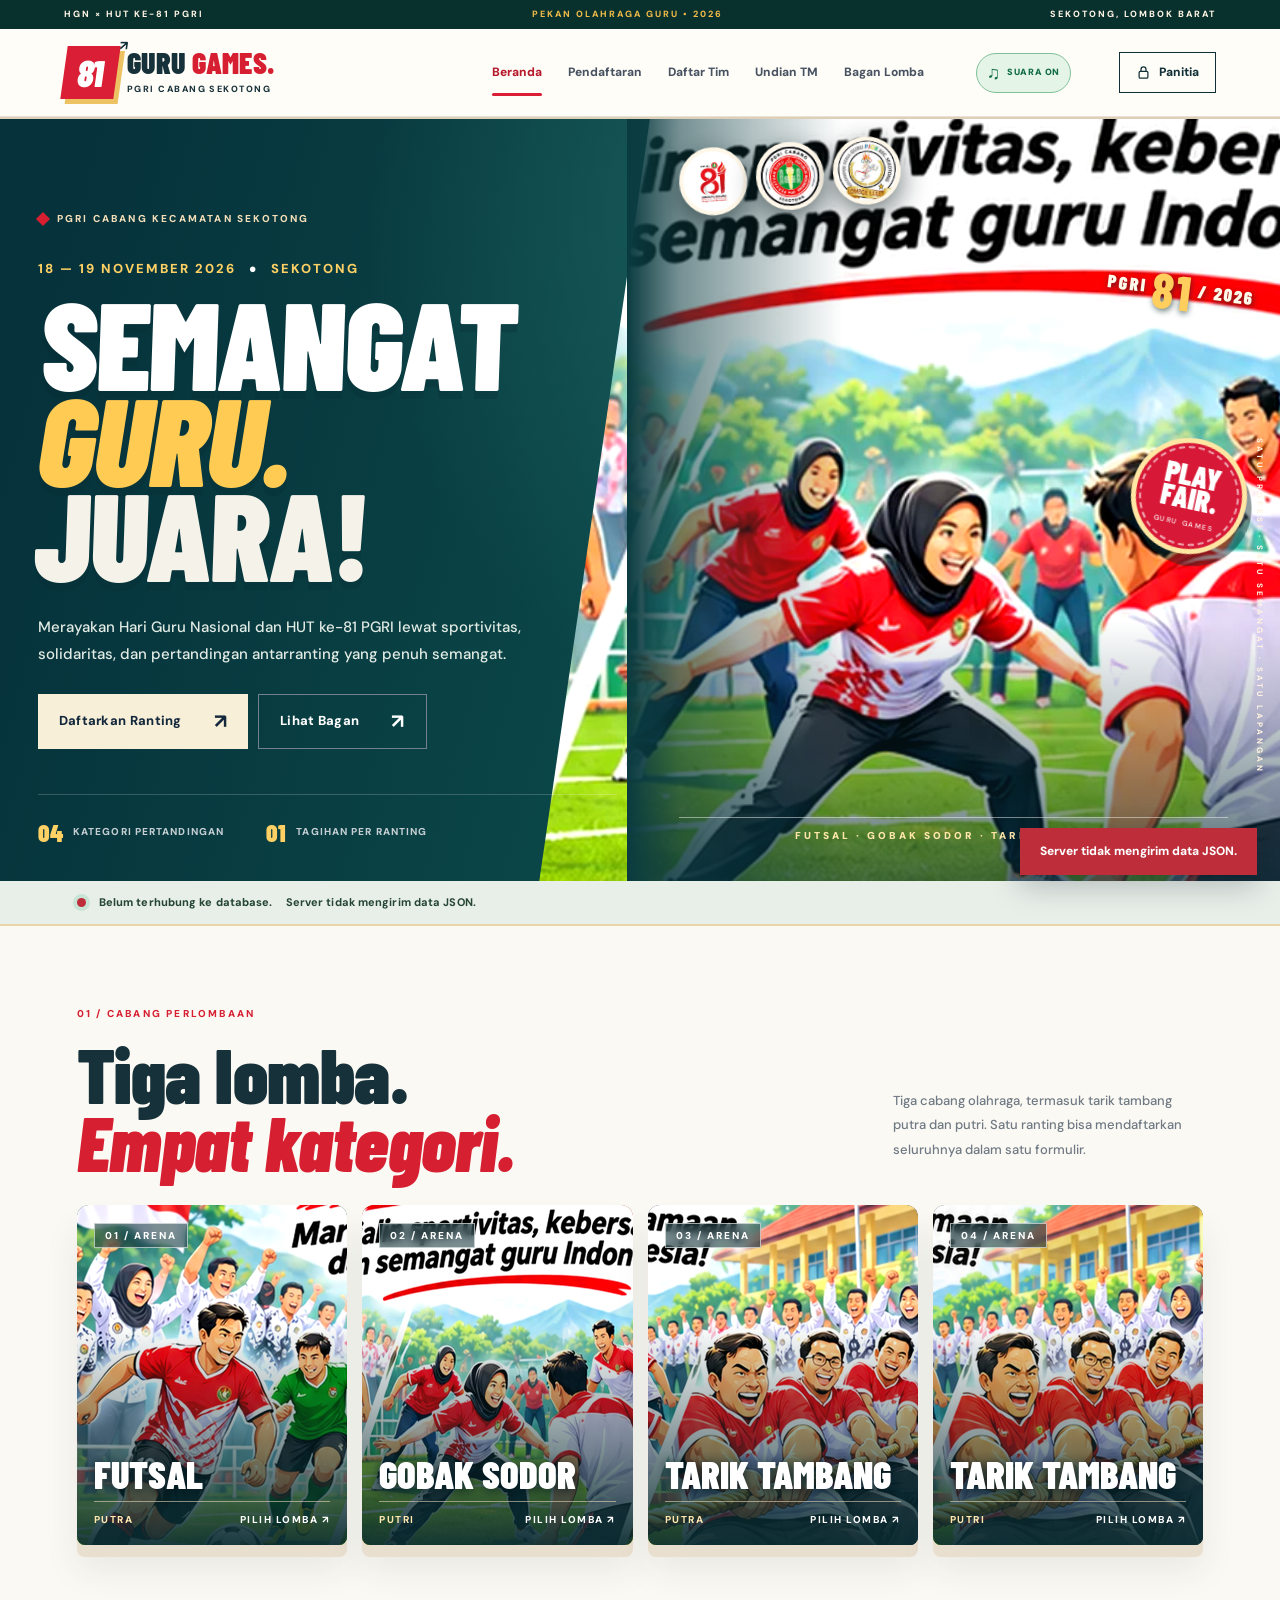
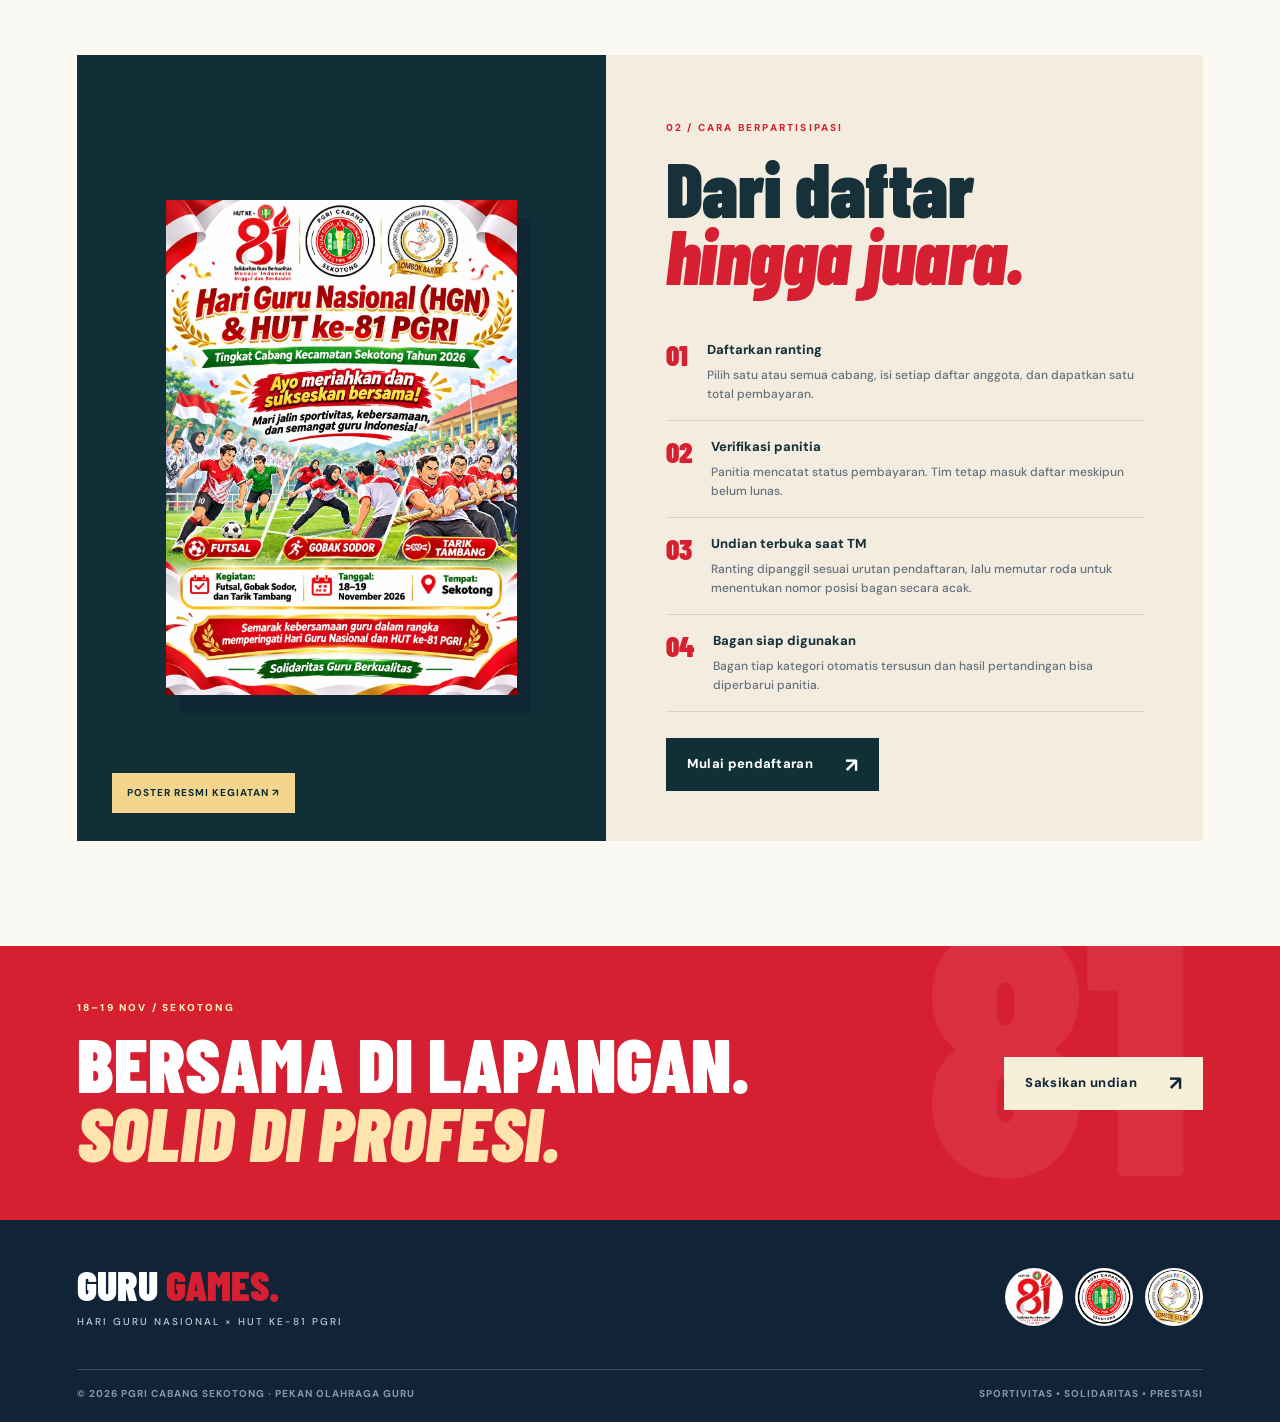
==== commit b8f7fa76: "Upgrade Guru Games Premium V8" ====
--- a/public/index.html
+++ b/public/index.html
@@ -8,6 +8,7 @@
 <title>Pekan Olahraga Guru Sekotong · HGN & HUT ke-81 PGRI</title>
 <link rel="icon" type="image/svg+xml" href="assets/favicon.svg" />
 <link rel="stylesheet" href="styles.css" />
+<link rel="stylesheet" href="arena.css" />
 </head>
 <body>
 <div class="topline"><span>HGN × HUT KE-81 PGRI</span><span>PEKAN OLAHRAGA GURU • 2026</span><span>SEKOTONG, LOMBOK BARAT</span></div>
@@ -58,7 +59,7 @@
   </section>
   <section class="feature-band content-wrap">
     <div class="feature-image"><img src="assets/poster.jpg" alt="Poster Pekan Olahraga Guru PGRI Cabang Sekotong" loading="lazy"><div class="poster-tag">POSTER RESMI KEGIATAN ↗</div></div>
-    <div class="feature-text"><span class="overline">02 / CARA BERPARTISIPASI</span><h2>Dari daftar<br><i>hingga juara.</i></h2><div class="timeline"><div><b>01</b><span><strong>Daftarkan ranting</strong><small>Pilih satu atau semua cabang, isi setiap daftar anggota, dan dapatkan satu total pembayaran.</small></span></div><div><b>02</b><span><strong>Verifikasi panitia</strong><small>Panitia mencatat status pembayaran. Tim tetap masuk daftar meskipun belum lunas.</small></span></div><div><b>03</b><span><strong>Undian terbuka saat TM</strong><small>Nama ranting diundi secara acak, satu per satu, dengan hasil yang ditayangkan bersama.</small></span></div><div><b>04</b><span><strong>Bagan siap digunakan</strong><small>Bagan tiap kategori otomatis tersusun dan hasil pertandingan bisa diperbarui panitia.</small></span></div></div><button class="btn btn-dark" data-page="daftar">Mulai pendaftaran <span>↗</span></button></div>
+    <div class="feature-text"><span class="overline">02 / CARA BERPARTISIPASI</span><h2>Dari daftar<br><i>hingga juara.</i></h2><div class="timeline"><div><b>01</b><span><strong>Daftarkan ranting</strong><small>Pilih satu atau semua cabang, isi setiap daftar anggota, dan dapatkan satu total pembayaran.</small></span></div><div><b>02</b><span><strong>Verifikasi panitia</strong><small>Panitia mencatat status pembayaran. Tim tetap masuk daftar meskipun belum lunas.</small></span></div><div><b>03</b><span><strong>Undian terbuka saat TM</strong><small>Ranting dipanggil sesuai urutan pendaftaran, lalu memutar roda untuk menentukan nomor posisi bagan secara acak.</small></span></div><div><b>04</b><span><strong>Bagan siap digunakan</strong><small>Bagan tiap kategori otomatis tersusun dan hasil pertandingan bisa diperbarui panitia.</small></span></div></div><button class="btn btn-dark" data-page="daftar">Mulai pendaftaran <span>↗</span></button></div>
   </section>
   <section class="home-cta"><div><span class="overline inverse">18–19 NOV / SEKOTONG</span><h2>BERSAMA DI LAPANGAN.<br><i>SOLID DI PROFESI.</i></h2></div><button class="btn btn-light" data-page="undian">Saksikan undian <span>↗</span></button></section>
 </section>
@@ -68,12 +69,12 @@
     <form id="registerForm" class="form-panel">
       <div class="form-section-title"><span>01</span><div><h3>Identitas ranting</h3><p>Pilih ranting yang sudah ada atau ketik nama ranting baru.</p></div></div>
       <div class="field"><label for="ranting">Nama ranting <b>*</b></label><input id="ranting" name="ranting" list="rantingSuggestions" required minlength="3" maxlength="100" placeholder="Contoh: Ranting SD ..." autocomplete="organization"><datalist id="rantingSuggestions"></datalist></div>
-      <div class="form-section-title"><span>02</span><div><h3>Pilih cabang lomba</h3><p>Boleh memilih lebih dari satu. Tarik tambang adalah paket dua tim: putra dan putri.</p></div></div>
+      <div class="registration-rules" id="registerRules">Ketentuan lomba mengikuti juknis panitia.</div><div class="form-section-title"><span>02</span><div><h3>Pilih cabang lomba</h3><p>Boleh memilih satu atau lebih kategori, termasuk hanya tarik tambang putra ataupun putri.</p></div></div>
       <div id="registerCategories" class="choice-grid"></div>
-      <div class="form-section-title"><span>03</span><div><h3>Nama pemain per tim</h3><p>Setiap cabang yang dipilih mempunyai formulir anggota tersendiri. Jumlah pemain mengikuti juknis panitia.</p></div></div>
+      <div class="form-section-title"><span>03</span><div><h3>Nama pemain per tim</h3><p>Setiap kategori mempunyai daftar pemain tersendiri. Jumlah minimum/maksimum ditentukan panitia.</p></div></div>
       <div id="rosterSections" class="roster-sections"><div class="roster-empty">Pilih cabang lomba di atas untuk menampilkan kolom anggota.</div></div>
       <div class="field split-field"><div><label for="contact">Nomor kontak penanggung jawab <span>(opsional)</span></label><input id="contact" name="contact" maxlength="100" placeholder="08xxxxxxxxxx" inputmode="tel"></div><div><label for="notes">Catatan tim <span>(opsional)</span></label><input id="notes" name="notes" maxlength="300" placeholder="Keterangan bila diperlukan"></div></div>
-      <div class="form-section-title"><span>04</span><div><h3>Satu total biaya pendaftaran</h3><p>Biaya dihitung otomatis berdasarkan cabang yang dipilih, tanpa biaya ganda untuk tarik tambang putra/putri.</p></div></div>
+      <div class="form-section-title"><span>04</span><div><h3>Satu total biaya pendaftaran</h3><p>Biaya dihitung otomatis. Tarif paket diberlakukan jika dua kategori dalam paket yang sama dipilih.</p></div></div>
       <div id="registrationInvoice" class="invoice-block" aria-live="polite"></div>
       <div class="form-section-title"><span>05</span><div><h3>Metode pembayaran</h3><p>Pilih salah satu. Satu status pembayaran berlaku untuk seluruh tim dalam ranting.</p></div></div>
       <div class="payment-grid"><label class="pay-option"><input type="radio" name="payment_method" value="cash" checked><span class="pay-icon">Rp</span><strong>Bayar langsung</strong><small>Kepada bendahara panitia</small></label><label class="pay-option"><input type="radio" name="payment_method" value="transfer"><span class="pay-icon">↗</span><strong>Transfer bank</strong><small>Rekening ditampilkan di sebelah</small></label></div>
@@ -85,8 +86,8 @@
   </div>
 </section>
 <section class="page inner-page" id="page-peserta"><div class="page-head"><span class="overline">DATABASE / TIM TERDAFTAR</span><h1>Siapa saja <i>berlaga?</i></h1><p>Daftar tim tiap kategori dan status pembayaran per ranting. Nama pemain lengkap hanya dapat dilihat panitia.</p></div><div class="stats-row" id="participantStats"></div><div class="toolbar"><div class="search-wrap"><span>⌕</span><input id="searchTeams" placeholder="Cari nama ranting ..." aria-label="Cari ranting"></div><select id="filterTeams" aria-label="Filter kategori"></select><button class="btn btn-outline-dark" id="refreshTeams">↻ Perbarui</button></div><div class="table-outer"><table class="data-table"><thead><tr><th>#</th><th>Ranting / Tim</th><th>Kategori</th><th>Peserta</th><th>Pembayaran</th></tr></thead><tbody id="publicTeamsBody"></tbody></table></div></section>
-<section class="page inner-page" id="page-undian"><div class="page-head draw-page-head"><div><span class="overline">TECHNICAL MEETING / UNDIAN TERBUKA</span><h1>Undian <i>adil,</i><br>siap bertanding.</h1><p>Urutan ditentukan secara acak di server. Setiap penekanan tombol panitia memilih satu ranting dari tim yang belum terundi. Perwakilan bisa menekan tombol pada perangkat panitia saat TM.</p></div><button id="fullscreenTM" class="btn btn-dark">⛶ Tayangkan layar penuh</button></div><button id="exitPresentation" type="button">✕ Keluar tayangan</button><div id="drawCategoryTabs" class="pill-tabs"></div><div id="drawPanel" class="draw-panel"></div></section>
-<section class="page inner-page" id="page-bagan"><div class="page-head bracket-head"><div><span class="overline">BAGAN / JADWAL PERTANDINGAN</span><h1>Jalan menuju <i>final.</i></h1><p>Bagan muncul otomatis setelah undian selesai. Tim yang mendapat bye langsung maju ke babak berikutnya; pemenang pertandingan diisi panitia.</p></div><button class="btn btn-outline-dark" id="printBracket">▤ Cetak bagan</button></div><div id="bracketCategoryTabs" class="pill-tabs"></div><div id="bracketPanel"></div></section>
+<section class="page inner-page" id="page-undian"><div class="page-head draw-page-head"><div><span class="overline">TECHNICAL MEETING / UNDIAN TERBUKA</span><h1>Undian <i>adil,</i><br>siap bertanding.</h1><p>Ranting dipanggil sesuai urutan pendaftaran. Perwakilan memutar roda untuk memperoleh nomor posisi bagan secara acak. Jarum dan hasil putaran selalu menunjukkan nomor yang sama.</p></div><button id="fullscreenTM" class="btn btn-dark">⛶ Tayangkan layar penuh</button></div><button id="exitPresentation" type="button">✕ Keluar tayangan</button><div id="drawCategoryTabs" class="pill-tabs"></div><div id="drawPanel" class="draw-panel"></div></section>
+<section class="page inner-page" id="page-bagan"><div class="page-head bracket-head"><div><span class="overline">BAGAN / JADWAL PERTANDINGAN</span><h1>Jalan menuju <i>final.</i></h1><p>Bagan bergaris dapat dipantau sejak undian dimulai dan menjadi bagan final setelah seluruh ranting memperoleh posisi. Tim dengan BYE lolos otomatis; jadwal, skor, dan hasil dikelola panitia.</p></div><div class="bracket-top-actions"><button class="btn btn-outline-dark" id="printBracket">▤ Cetak bagan</button><button class="btn btn-dark" id="fullscreenBracket">⛶ Layar penuh bagan</button></div></div><button id="exitBracketPresentation" type="button">✕ Kembali ke aplikasi</button><div id="bracketCategoryTabs" class="pill-tabs"></div><div id="bracketPanel"></div></section>
 <section class="page inner-page" id="page-panitia"><div class="page-head"><span class="overline">AKSES KHUSUS / PENGURUS & PANITIA</span><h1>Ruang <i>panitia.</i></h1><p>Kelola data tim, biaya, rekening, verifikasi pembayaran, undian, dan hasil perlombaan.</p></div><div id="adminRoot"></div></section>
 </main>
 <footer class="site-footer"><div class="footer-main"><div><strong>GURU <i>GAMES.</i></strong><p>HARI GURU NASIONAL × HUT KE-81 PGRI</p></div><div class="footer-logos"><img src="assets/hut81.jpg" alt="Logo HUT ke-81 PGRI"><img src="assets/logo-pgri.jpg" alt="Logo PGRI Cabang Sekotong"><img src="assets/logo-pjok.jpg" alt="Logo KKG PJOK Sekotong"></div></div><div class="footer-bottom"><span>© 2026 PGRI CABANG SEKOTONG · PEKAN OLAHRAGA GURU</span><span>SPORTIVITAS • SOLIDARITAS • PRESTASI</span></div></footer>
@@ -94,6 +95,7 @@
 <div id="modal" class="modal" hidden><div class="modal-card" role="dialog" aria-modal="true" aria-label="Informasi"><button id="closeModal" class="modal-close" aria-label="Tutup">×</button><div id="modalContent"></div></div></div>
 <svg class="svg-defs" xmlns="http://www.w3.org/2000/svg"><symbol id="i-lock" viewBox="0 0 24 24"><rect x="5" y="10" width="14" height="11" rx="2"/><path d="M8 10V7a4 4 0 0 1 8 0v3"/></symbol></svg>
 <script>window.APP_DEMO_MODE=false;</script>
+<script src="tournament.js" defer></script>
 <script src="app.js" defer></script>
 </body>
 </html>
--- a/public/styles.css
+++ b/public/styles.css
@@ -140,3 +140,39 @@
 .sound-toggle span{font-size:18px;line-height:1}.sound-toggle small{font-size:9px;letter-spacing:.6px}.sound-toggle[aria-pressed="true"]{background:#e4f4e7;border-color:#80c19a;color:#106b46}
 @media(max-width:1200px){.sound-toggle small{display:none}.sound-toggle{min-width:40px;padding:6px}}
 @media(max-width:560px){.sound-toggle{min-height:36px;min-width:36px;padding:3px;margin-left:auto}}
+
+
+/* V3 draw and bracket improvements */
+.draw-panel{border:1px solid var(--line);min-height:560px;background:#f0e9dd;display:grid;grid-template-columns:340px minmax(0,1fr) 360px;overflow:hidden}
+.draw-wheel-pane{background:#142b42;position:relative;overflow:hidden;color:#fff;min-height:560px;display:flex;align-items:center;flex-direction:column;justify-content:center;padding:30px 24px;isolation:isolate}
+.draw-wheel-pane:before{content:'';position:absolute;inset:0;background:repeating-radial-gradient(circle at 50% 55%,transparent 0 42px,#ffffff08 43px 45px,transparent 46px 88px);z-index:-1}.draw-wheel-pane:after{content:'';position:absolute;left:-10%;bottom:-110px;height:210px;width:120%;background:var(--red);transform:rotate(-7deg);z-index:-2}
+.draw-wheel-pane .stage-top{position:absolute;top:22px;left:22px;right:22px;display:flex;justify-content:space-between;font-size:10px;letter-spacing:1.5px;font-weight:800;color:#edcf99}
+.wheel-copy{text-align:center;margin-bottom:16px}.wheel-copy small{display:block;color:#edcf99;font-size:11px;font-weight:800;letter-spacing:1.4px}.wheel-copy strong{display:block;font:900 30px/1 var(--display);margin-top:7px}
+.slot-mini-grid{display:grid;grid-template-columns:repeat(4,1fr);gap:7px;width:100%;margin-top:18px}.mini-slot{display:grid;place-items:center;height:34px;border:1px solid #58718a;color:#dce6ef;font-size:11px;font-weight:800}.mini-slot.filled{background:#e7c87b;color:#1b3347;border-color:#e7c87b}.mini-slot.active{outline:2px solid #fff;outline-offset:1px}
+.draw-center-pane,.draw-preview-pane{padding:26px;display:flex;flex-direction:column;gap:18px;background:#f6efe3;min-width:0}.draw-center-pane{background:#fbf7f0;border-left:1px solid #e3d8ca;border-right:1px solid #e3d8ca}.draw-call-card,.draw-queue-card{background:#fff;border:1px solid #e0d6c8;box-shadow:3px 4px 0 #e9e1d5;padding:18px}.draw-call-card small{display:block;color:#7d858d;font-size:10px;letter-spacing:1.4px;font-weight:800}.called-ranting{font:900 clamp(28px,3.1vw,44px)/.95 var(--display);color:var(--navy);margin:12px 0 10px;overflow-wrap:anywhere}.draw-call-card p{margin:0;color:#6f7b84;font-size:12px;line-height:1.7}.called-meta{display:flex;justify-content:space-between;gap:10px;margin:16px 0 18px;font-size:11px;font-weight:800;color:#8a949c;flex-wrap:wrap}.queue-list,.seed-list{display:grid;gap:10px;max-height:420px;overflow:auto;padding-right:4px}.queue-item,.slot-item{display:flex;align-items:center;gap:12px;border:1px solid #e7dfd3;background:#fffcf7;padding:12px}.queue-item b,.slot-item b{font:900 22px var(--display);color:var(--red);min-width:42px}.queue-item strong,.slot-item strong{display:block;font-size:13px;overflow-wrap:anywhere}.queue-item small,.slot-item em{display:block;color:#86929c;font-size:10px;font-style:normal;margin-top:2px}.queue-item em{margin-left:auto;font-style:normal;font-size:10px;color:#94a0a8;font-weight:800}.queue-item.active{border-color:var(--red);background:#fff6ee}.queue-item.done{background:#eef7f0;border-color:#d8e9db}.slot-item{align-items:flex-start}.slot-item.empty strong{color:#9ea8af}.slot-item.filled{border-left:4px solid #1c7a57;padding-left:9px}.slot-item.active{outline:2px solid #d82323}.draw-preview-pane .draw-result-list{max-height:470px}
+.draw-panel>.empty-state{grid-column:span 3}
+.bracket-scroll{overflow-x:auto;background:#f3eee5;border:1px solid #e3d9cb;padding:28px 20px}.bracket-grid{display:flex;gap:46px;align-items:flex-start;min-width:max-content}.bracket-round{width:270px;flex:none;display:flex;flex-direction:column;justify-content:space-around;gap:30px;position:relative}.bracket-round:not(:first-child){padding-left:14px}.match-card{border:1px solid #ddd7cc;background:#fff;padding:10px 12px;box-shadow:3px 4px 0 #e1d8c9;min-height:112px;position:relative}.bracket-round:not(:last-child) .match-card:after{content:'';position:absolute;right:-24px;top:50%;width:24px;border-top:2px solid #ccb79b}.bracket-round:not(:first-child) .match-card:before{content:'';position:absolute;left:-24px;top:50%;width:24px;border-top:2px solid #ccb79b}.match-team+.match-team{border-top:1px dashed #e4ded4}.match-card:has(.match-team:first-of-type.waiting):after,.match-card:has(.match-team:last-of-type.waiting):after{border-top-style:dashed}
+@media(max-width:1180px){.draw-panel{grid-template-columns:300px minmax(0,1fr) 310px}.draw-preview-pane,.draw-center-pane{padding:18px}.queue-list,.seed-list{max-height:360px}}
+@media(max-width:850px){.draw-panel{grid-template-columns:1fr}.draw-panel>.empty-state{grid-column:auto}.draw-wheel-pane{min-height:360px}.draw-center-pane{border-left:0;border-right:0}.queue-list,.seed-list{max-height:260px}.draw-preview-pane .draw-result-list{max-height:260px}}
+body.tm-presentation #drawPanel{height:calc(100vh - 65px);min-height:0;grid-template-columns:320px 1fr 330px}body.tm-presentation #drawPanel .draw-wheel-pane{min-height:0}body.tm-presentation #drawPanel .draw-center-pane,body.tm-presentation #drawPanel .draw-preview-pane{overflow:auto}body.tm-presentation #drawPanel .queue-list,body.tm-presentation #drawPanel .seed-list{max-height:none}
+@media(max-width:750px){body.tm-presentation #drawPanel{height:auto;grid-template-columns:1fr;min-height:0}body.tm-presentation #drawPanel .draw-wheel-pane{min-height:360px}}
+
+
+/* V4 spin wheel and clearer bracket */
+.wheel-shell{position:relative;width:min(290px,88vw);aspect-ratio:1/1;margin:8px auto 12px}.wheel-pointer{position:absolute;top:-8px;left:50%;transform:translateX(-50%);width:0;height:0;border-left:16px solid transparent;border-right:16px solid transparent;border-top:0;border-bottom:28px solid #f9dd8b;z-index:4;filter:drop-shadow(0 3px 0 #5a4410)}
+.spin-wheel{position:absolute;inset:0;border-radius:50%;border:10px solid #171c27;box-shadow:0 0 0 6px #2d3647,0 18px 30px #00000055;transform:rotate(var(--angle));transition:transform 1.8s cubic-bezier(.18,.89,.21,1.02);overflow:hidden}.spin-wheel.spinning{transition:none;animation:wheelWhirr .28s linear infinite}@keyframes wheelWhirr{from{transform:rotate(var(--angle))}to{transform:rotate(calc(var(--angle) + 40deg))}}
+.spin-wheel:after{content:'';position:absolute;inset:0;border-radius:50%;background:radial-gradient(circle at center,transparent 0 57%,rgba(255,255,255,.09) 57% 58%,transparent 58% 100%)}
+.wheel-label{position:absolute;left:50%;top:50%;width:32px;height:calc(50% - 18px);transform-origin:center bottom;transform:translate(-50%,-100%) rotate(calc((360deg / var(--count)) * var(--i)));pointer-events:none}.wheel-label span{position:absolute;top:12px;left:50%;transform:translateX(-50%) rotate(calc(-1 * (360deg / var(--count)) * var(--i)));font:900 16px/1 var(--display);color:#fff;text-shadow:1px 2px 0 #000;padding:4px 2px}.wheel-label.hit span{color:#3e2500;background:#ffe48a;border-radius:999px;padding:4px 8px;text-shadow:none}
+.wheel-center-btn{position:absolute;left:50%;top:50%;transform:translate(-50%,-50%);z-index:5;width:108px;height:108px;border-radius:50%;border:8px solid #101b28;background:radial-gradient(circle at 30% 30%,#fff3cb,#e3be60 70%,#b88418 100%);color:#112438;font:900 22px/1 var(--display);box-shadow:0 8px 0 #896310,0 16px 24px #0000003a;cursor:pointer}.wheel-center-btn:disabled{opacity:.7;cursor:not-allowed}.wheel-center-btn.passive{display:grid;place-items:center}
+.bracket-round{width:300px;gap:42px}.match-card{padding:12px 14px;border:0;background:transparent;box-shadow:none;min-height:auto}.match-card>small{margin-bottom:10px}.match-team{background:#fff;border:2px solid #222;padding:9px 10px;min-height:42px;box-shadow:2px 2px 0 #d9d0c0}.match-team+.match-team{margin-top:10px;border-top:2px solid #222}.match-team.win{background:#eef7ef;border-color:#1f7a57}.match-team.waiting{background:#f7f2e8;color:#8f969b;border-color:#b7b0a3}.match-team em{font-size:10px;font-weight:800;color:#7d858d}.bracket-round:not(:last-child) .match-card:after{right:-34px;width:34px;border-top:3px solid #222}.bracket-round:not(:first-child) .match-card:before{left:-34px;width:34px;border-top:3px solid #222}.champion-banner{border:3px solid #1f2f44}
+@media(max-width:850px){.wheel-shell{width:min(250px,84vw)}.wheel-center-btn{width:92px;height:92px;font-size:19px}}
+
+/* V8: Pengaturan media tambahan, tanpa mengubah estetika beranda 2026 */
+.media-setting-grid{display:grid;grid-template-columns:repeat(2,minmax(0,1fr));gap:16px;margin:18px 0 10px}
+.media-setting-card{display:grid;grid-template-columns:132px minmax(0,1fr);gap:16px;background:#fff;border:1px solid #d9d2c7;padding:14px;box-shadow:2px 3px 0 #e8e0d4}
+.media-preview{width:132px;min-height:126px;display:grid;place-items:center;background:#f0eee7;overflow:hidden;border:1px solid #ebe5d9}
+.media-preview img{display:block;width:100%;max-height:148px;object-fit:contain}
+.media-setting-content{min-width:0}.media-setting-content>strong{display:block;font-size:14px}.media-setting-content>small{display:block;margin:5px 0 12px;color:#76828a;font-size:11px}
+.media-upload-trigger{display:inline-block;background:var(--navy);color:#fff;font-size:11px;font-weight:800;padding:11px 15px;cursor:pointer;margin:0 8px 8px 0}.media-upload-trigger:hover{filter:brightness(1.15)}.media-setting-card .admin-mini{margin-bottom:9px}.media-url-field{margin:8px 0 0}.media-url-field input{font-size:11px}.media-url-field small{display:block;margin-top:5px;font-size:10px;color:#75818b}
+@media(max-width:920px){.media-setting-grid{grid-template-columns:1fr}}
+@media(max-width:540px){.media-setting-card{grid-template-columns:94px minmax(0,1fr);padding:10px;gap:10px}.media-preview{width:94px;min-height:94px}.media-setting-content>strong{font-size:12px}.media-upload-trigger{padding:10px;font-size:10px}}
--- a/public/arena.css
+++ b/public/arena.css
@@ -0,0 +1,78 @@
+/* Guru Games Premium V5 — tournament arena. Isolated overrides; existing registration and admin UI intact. */
+.draw-panel{display:grid;grid-template-columns:minmax(330px,1.04fr) minmax(250px,.78fr) minmax(355px,1.16fr);min-height:750px;background:#f2ede4;border:1px solid #d8d2c6;overflow:hidden;gap:0;box-shadow:0 12px 32px #172a3930}
+.tm-wheel-panel{min-width:0;position:relative;isolation:isolate;background:radial-gradient(circle at 51% 42%,#284661 0%,#102940 58%,#091e30 100%);padding:28px 22px 24px;display:flex;flex-direction:column;align-items:center;overflow:hidden;color:#fff}
+.tm-wheel-panel:before{content:"";position:absolute;z-index:-1;inset:-30%;opacity:.28;background:repeating-radial-gradient(circle at 50% 48%,transparent 0 66px,#d7c98b22 67px 69px,transparent 70px 139px)}
+.tm-panel-kicker{width:100%;display:flex;align-items:center;gap:10px;color:#c6a45b;font-weight:900;font-size:10px;letter-spacing:2px}
+.tm-panel-kicker:after{content:"";height:1px;background:currentColor;opacity:.45;flex:1}
+.tm-wheel-head{text-align:center;margin:20px 0 7px}.tm-wheel-head strong{display:block;font:900 clamp(31px,3vw,44px)/.9 var(--display);color:#fff;letter-spacing:-.3px}.tm-wheel-head>span{display:block;font-size:11px;font-weight:900;letter-spacing:2.8px;color:#e7c784;margin-top:8px}
+.tm-wheel-frame{width:min(100%,452px);aspect-ratio:1;position:relative;margin:12px auto 10px;flex:none;filter:drop-shadow(0 20px 20px #0415209c)}
+.tm-wheel-disc{width:100%;height:100%;display:block;transform-origin:50% 50%;will-change:transform;contain:paint;backface-visibility:hidden}
+.tm-needle{position:absolute;top:-26px;left:50%;transform:translateX(-50%);width:45px;height:70px;z-index:12;pointer-events:none;filter:drop-shadow(0 5px 4px #0008)}.tm-needle svg{width:100%;height:100%}
+.tm-center-button{position:absolute;z-index:10;left:50%;top:50%;transform:translate(-50%,-50%);width:22.7%;aspect-ratio:1;border-radius:50%;background:radial-gradient(circle at 31% 20%,#fff8df 0%,#eed28a 40%,#c49a3a 83%,#86611b 100%);border:6px solid #152b42;box-shadow:inset 0 2px 2px #fff8,0 0 0 6px #d9b977,0 8px 15px #000a;display:flex;flex-direction:column;align-items:center;justify-content:center;cursor:pointer;color:#142e45;transition:filter .15s,box-shadow .15s;touch-action:manipulation}
+.tm-center-button>span{font:900 clamp(22px,2.5vw,35px)/.92 var(--display);letter-spacing:-1px}.tm-center-button small{font:900 clamp(7px,.65vw,9px)/1.25 var(--body);letter-spacing:.6px;margin-top:6px;max-width:94%;text-align:center}.tm-center-button:hover:not(:disabled){filter:brightness(1.10);box-shadow:inset 0 2px 2px #fff8,0 0 0 6px #f3d999,0 8px 21px #000a}.tm-center-button:active:not(:disabled){filter:brightness(.92)}.tm-center-button:focus-visible{outline:4px solid #fff;outline-offset:12px}.tm-center-button:disabled,.tm-center-button.passive{opacity:.85;cursor:default}
+.tm-wheel-caption{max-width:330px;margin:14px auto 17px;text-align:center;color:#bfd0dc;font-size:11px;line-height:1.6}
+.tm-progress{display:flex;width:100%;gap:12px;justify-content:space-between;font-size:10px;font-weight:900;letter-spacing:.65px;color:#efdbac;margin-top:auto}.tm-progress-track{height:8px;background:#fff2;width:100%;margin-top:10px;border:1px solid #fff2}.tm-progress-track i{display:block;background:linear-gradient(90deg,#c53c42,#ffd78e);height:100%;transition:width .4s ease-out}
+.tm-call-panel{display:flex;flex-direction:column;gap:16px;min-width:0;background:#faf7ef;padding:25px 22px;color:#172e41;border-left:1px solid #e8dcc8;border-right:1px solid #e8dcc8}
+.tm-call-hero{background:#fff;border-left:5px solid #be2c32;padding:21px 16px 19px;box-shadow:0 6px 0 #ede4d5;min-height:164px}.tm-call-hero small{display:block;color:#a67536;font-size:10px;font-weight:900;letter-spacing:1.5px}.tm-call-hero strong{display:block;font:900 clamp(24px,2.2vw,34px)/1.03 var(--display);margin:16px 0 12px;overflow-wrap:anywhere}.tm-call-hero p{color:#687683;font-size:11px;line-height:1.72;margin:0}
+.tm-result{border:1px solid #d9ccb3;background:#efe9dc;padding:16px;min-height:120px;text-align:center;display:flex;flex-direction:column;justify-content:center;gap:5px}.tm-result small{font-weight:900;font-size:9px;color:#91794f;letter-spacing:1.3px}.tm-result b{font:900 43px/1 var(--display);color:#b5a689}.tm-result strong{color:#81919c;font-size:11px}.tm-result.visible{background:linear-gradient(115deg,#ac1f29,#d23c3d);border-color:#951b22;box-shadow:0 7px 0 #eed6c5}.tm-result.visible small,.tm-result.visible strong{color:#fff6e4}.tm-result.visible b{color:#f9d88f}.tm-result.visible strong{font-size:13px}
+.tm-settings{display:grid;gap:10px;padding:13px 0 4px;border-top:1px solid #e1d7c8;border-bottom:1px solid #e1d7c8}.tm-settings label{display:flex;align-items:center;justify-content:space-between;gap:7px;font-size:10px;font-weight:900;letter-spacing:.55px}.tm-settings select{width:160px;max-width:60%;border:1px solid #d1c6b8;background:#fff;padding:9px 7px;color:#142b3f;font-size:11px;font-weight:800;min-height:39px}.tm-settings>span{display:flex;justify-content:space-between;align-items:center;font-size:10px;letter-spacing:.6px}.tm-sound-btn{font-weight:900;background:#1d4f57;color:#fff;padding:9px 16px;border:0;min-width:80px;min-height:37px;border-radius:6px;cursor:pointer}
+.tm-queue-wrap{flex:1;min-height:0;display:flex;flex-direction:column;gap:8px}.tm-queue-head{display:flex;justify-content:space-between;align-items:center;font-size:10px;font-weight:900;letter-spacing:1px;color:#687884}.tm-queue-head span{font-weight:900;background:#e1e5e7;color:#203d50;padding:5px 10px}.tm-queue-list{flex:1;max-height:300px;overflow-y:auto;display:grid;gap:6px;align-content:start;padding-right:3px}.tm-queue-entry{display:flex;align-items:center;gap:10px;background:#fff;border:1px solid #ded9d0;padding:10px 9px}.tm-queue-entry.is-called{border:2px solid #c92f37;background:#fff5eb;padding:9px 8px}.tm-queue-entry.is-drawn{background:#f1f7ef}.tm-queue-no{font:900 22px var(--display);color:#be2e35;min-width:31px}.tm-queue-entry div{min-width:0;flex:1}.tm-queue-entry b{display:block;font-size:11px;line-height:1.25;overflow-wrap:anywhere}.tm-queue-entry small{display:block;color:#87919a;font-size:9px;margin-top:4px}.tm-queue-status{font-size:14px;color:#297b52}.tm-bracket-open{width:100%;justify-content:center;min-height:43px}.tm-reset{align-self:flex-start;border:0;background:transparent;color:#a04342;font-weight:800;font-size:10px;padding:8px;cursor:pointer}
+.tm-preview-panel{display:flex;flex-direction:column;min-width:0;background:linear-gradient(135deg,#f9f5ec,#ede5d9);padding:25px 17px;overflow:hidden}
+.tm-preview-heading{display:flex;align-items:end;justify-content:space-between;gap:12px;margin:13px 0 12px}.tm-preview-heading strong{font:900 clamp(22px,2vw,30px)/1 var(--display);color:#1d3448}.tm-preview-heading span{color:#8e979c;font-size:10px;font-weight:700;text-align:right}.tm-preview-note{padding-top:14px;display:flex;flex-wrap:wrap;justify-content:space-between;gap:10px;color:#7f8791;font-size:10px;line-height:1.6}.tm-preview-note button{border:0;background:transparent;color:#b72931;font-weight:900;cursor:pointer;font-size:10px}
+.tb-scroll{overflow:auto;border:1px solid #d8cec0;background-color:#faf8f3;background-image:linear-gradient(#dcd6cb55 1px,transparent 1px),linear-gradient(90deg,#dcd6cb55 1px,transparent 1px);background-size:24px 24px;max-width:100%;min-width:0;scrollbar-color:#bcb19b #f9f4eb;box-shadow:inset 0 2px 12px #17283c09}
+.tm-preview-panel .tb-scroll{flex:1;max-height:575px;min-height:440px}
+.tb-stage{position:relative;isolation:isolate}
+.tb-lines{position:absolute;top:0;left:0;z-index:-1;pointer-events:none}
+.tb-column-title{position:absolute;top:13px;display:flex;flex-direction:column;gap:3px;padding-bottom:8px;border-bottom:2px solid #bc3940;color:#122d43}.tb-column-title span{font-size:10px;letter-spacing:.5px;font-weight:900}.tb-column-title b{font-size:9px;color:#84909b;letter-spacing:.9px}
+.tb-card{position:absolute;border:1px solid #a7aca9;background:#fff;box-shadow:0 4px 7px #1828371d;overflow:hidden;display:flex;flex-direction:column}
+.tb-card-label{height:27px;min-height:27px;display:flex;align-items:center;gap:4px;padding:4px 8px;color:#e4c481;background:#19344b;font-size:9px;font-weight:800}.tb-card-label b{letter-spacing:.6px;white-space:nowrap}.tb-card-label>span{color:#e3e9eb;font-size:8px;overflow:hidden;white-space:nowrap;text-overflow:ellipsis;flex:1}.tb-editor{border:1px solid #e8d2a2;background:transparent;color:#f7d796;padding:2px 4px;cursor:pointer;font-size:8px;font-weight:900}
+.tb-team-stack{display:flex;flex-direction:column;flex:1}.tb-team{flex:1;min-height:0;display:flex;align-items:center;gap:5px;padding:5px 9px;border-bottom:1px solid #e5e2db}.tb-team:last-child{border-bottom:0}.tb-team-name{font-size:11px;font-weight:800;min-width:0;overflow:hidden;white-space:nowrap;text-overflow:ellipsis;flex:1;color:#142f45}.tb-team.pending{background:#f1eee9}.tb-team.pending .tb-team-name{font-weight:600;color:#86919a}.tb-team.bye{background:#f4eee0}.tb-team.bye .tb-team-name{font-weight:700;color:#96733d;font-style:italic}.tb-team.advance{background:#e9f4ec}.tb-team.advance .tb-team-name{color:#197452}.tb-seed{font-size:9px;font-weight:900;color:#b42833;background:#f9eded;padding:3px 4px}.tb-wins{font-size:12px;color:#247c53}.tb-score{min-width:20px;text-align:center;font:900 13px var(--display);color:#18324a;border-left:1px solid #d2dad8;padding-left:5px}.tb-pick{border:0;border-radius:4px;padding:3px 5px;background:#dbeadd;color:#276d46;cursor:pointer;font-size:10px;font-weight:900}.tb-pick:hover{background:#c3dfc8}
+.tb-scroll.compact .tb-card-label{height:22px;min-height:22px;padding:2px 5px}.tb-scroll.compact .tb-team{padding:3px 5px}.tb-scroll.compact .tb-team-name{font-size:9px}.tb-scroll.compact .tb-seed{font-size:8px}.tb-scroll.compact .tb-column-title span{font-size:9px}.tb-scroll.compact .tb-column-title b{font-size:8px}
+#bracketPanel{max-width:100%}.tb-header{display:flex;gap:22px;justify-content:space-between;align-items:center;padding:23px 25px;background:#172f43;color:#fff}.tb-header .overline{color:#d7be82}.tb-header h2{font:900 clamp(30px,4vw,53px)/.96 var(--display);margin:9px 0;color:#fff}.tb-header p{font-size:12px;margin:0;color:#c5d2d9;line-height:1.65}.tb-status{padding:11px 15px;background:#8e6e30;color:#fff;font-size:10px;font-weight:900;white-space:nowrap;letter-spacing:.6px}.tb-status.finished{background:#21805e}
+#bracketPanel .tb-scroll{max-height:calc(100vh - 245px);min-height:480px}.tb-legend{display:flex;gap:21px;flex-wrap:wrap;background:#f1ebe0;padding:17px 20px;color:#5b6973;font-size:11px}.tb-legend span{display:flex;align-items:center;gap:7px}.tb-legend i{display:inline-block;width:10px;height:10px;border-radius:50%;background:#dfdfda}.tb-legend i.played{background:#19344b}.tb-legend i.bye{background:#d7af56}.tb-legend i.pending{background:#a9a7a2}
+@media(min-width:1450px){.draw-panel{grid-template-columns:minmax(390px,1.15fr) minmax(300px,.8fr) minmax(440px,1.3fr)}.tm-wheel-frame{width:min(100%,480px)}}
+@media(max-width:1250px){.draw-panel{grid-template-columns:minmax(300px,.95fr) minmax(260px,.8fr)}.tm-preview-panel{grid-column:1/-1}.tm-preview-panel .tb-scroll{max-height:420px;min-height:340px}.tm-preview-panel .tb-scroll.compact{width:100%}}
+@media(max-width:750px){.draw-panel{grid-template-columns:1fr}.tm-wheel-panel{min-height:unset;padding:28px 18px}.tm-wheel-frame{width:min(100%,360px)}.tm-center-button>span{font-size:27px}.tm-center-button small{font-size:8px}.tm-call-panel,.tm-preview-panel{padding:21px 16px}.tm-preview-panel{grid-column:auto}.tm-preview-panel .tb-scroll{max-height:420px;min-height:300px}.tm-queue-list{max-height:200px}.tb-header{padding:21px 16px;flex-direction:column;align-items:start}.tb-header h2{font-size:33px}#bracketPanel .tb-scroll{min-height:410px;max-height:65vh}}
+/* IFP/projector: keep all three functional panes on one screen when room permits. */
+body.tm-presentation #page-undian{overflow:hidden;background:#0c2438;padding:12px 16px;height:100vh;min-height:0}
+body.tm-presentation #drawPanel{display:grid;grid-template-columns:minmax(345px,1.05fr) minmax(300px,.83fr) minmax(400px,1.15fr);height:calc(100vh - 65px);min-height:0}
+body.tm-presentation .tm-wheel-panel{padding:13px 16px;overflow:auto}
+body.tm-presentation .tm-wheel-head{margin:9px 0 0}
+body.tm-presentation .tm-wheel-frame{width:min(100%,calc(100vh - 235px),475px);margin:4px auto}
+body.tm-presentation .tm-call-panel{overflow:auto;padding:15px 15px;gap:10px}
+body.tm-presentation .tm-preview-panel{grid-column:auto;overflow:hidden;padding:13px 12px}
+body.tm-presentation .tm-preview-panel .tb-scroll{min-height:0;max-height:none;flex:1}
+@media(max-width:1150px){body.tm-presentation #page-undian{overflow:auto}body.tm-presentation #drawPanel{height:auto;grid-template-columns:1fr 1fr}body.tm-presentation .tm-preview-panel{grid-column:1/-1}body.tm-presentation .tm-wheel-frame{width:min(100%,370px)}}
+@media(max-width:750px){body.tm-presentation #drawPanel{grid-template-columns:1fr}body.tm-presentation .tm-preview-panel{grid-column:auto}}
+@media(prefers-reduced-motion:reduce){.tm-progress-track i,.tm-center-button{transition:none!important}}
+@media print{
+ @page{size:A3 landscape;margin:8mm}
+ body{print-color-adjust:exact;-webkit-print-color-adjust:exact}
+ .tm-preview-panel,.draw-panel{display:none!important}
+ #bracketPanel .tb-scroll{max-height:none!important;min-height:0!important;overflow:visible!important;border:0!important;background:#fff!important}
+ #bracketPanel .tb-stage{zoom:.78}
+ #bracketPanel .tb-header{background:#fff!important;color:#111!important}
+ #bracketPanel .tb-header h2,#bracketPanel .tb-header p{color:#111!important}
+ .tb-legend,.tb-status,.tb-editor,.tb-pick,.bracket-help{display:none!important}
+ .tb-card{box-shadow:none!important;break-inside:avoid}
+}
+
+.bracket-top-actions{display:flex;gap:9px;flex-wrap:wrap}.bracket-top-actions .btn{min-height:48px;white-space:nowrap}
+#exitBracketPresentation{display:none}
+body.bracket-presentation{overflow:hidden;background:#0c2234}
+body.bracket-presentation .topline,body.bracket-presentation .site-header,body.bracket-presentation .site-footer{display:none!important}
+body.bracket-presentation .page{display:none!important}
+body.bracket-presentation #page-bagan{display:block!important;height:100vh;min-height:0;overflow:hidden;padding:12px 16px;background:#f5f0e7}
+body.bracket-presentation #page-bagan .page-head{display:none}
+body.bracket-presentation #bracketCategoryTabs{margin:0 190px 10px 0;min-height:42px}
+body.bracket-presentation #bracketCategoryTabs .pill{padding:10px 14px}
+body.bracket-presentation #bracketPanel .tb-header{padding:13px 20px}
+body.bracket-presentation #bracketPanel .tb-header h2{font-size:36px;margin:3px 0}
+body.bracket-presentation #bracketPanel .tb-scroll{max-height:calc(100vh - 245px)!important;min-height:0}
+body.bracket-presentation #exitBracketPresentation{display:block;position:fixed;z-index:40;top:13px;right:20px;padding:11px 16px;color:#17334b;background:#e6c47c;border:0;font-size:12px;font-weight:900;cursor:pointer}
+@media(max-width:750px){body.bracket-presentation #page-bagan{overflow:auto}body.bracket-presentation #bracketCategoryTabs{margin:0 130px 10px 0}}
+@media print{#exitBracketPresentation{display:none!important}}
+
+/* V7 Panitia configuration hub, scoped to admin only. */
+.manage-panel{max-width:1280px;padding:22px 25px}.setting-intro{padding:22px 25px;margin-bottom:17px;background:var(--navy);color:#fff;border-left:7px solid var(--red)}.setting-intro h3{font:900 clamp(27px,3vw,44px)/1 var(--display);margin:9px 0}.setting-intro p{max-width:850px;margin:0;color:#e6e7e9;font-size:12px;line-height:1.7}.setting-intro .overline{color:var(--gold)}.setting-section{padding:22px 4px;border-bottom:1px solid #e6dace;margin-bottom:22px}.setting-section-heading{display:flex;gap:14px;align-items:center;margin-bottom:22px}.setting-section-heading>b{display:grid;place-items:center;flex:none;width:44px;height:44px;background:var(--red);color:#fff;font:900 23px var(--display)}.setting-section-heading h3{font:900 27px var(--display);margin:0 0 5px}.setting-section-heading p{font-size:11px;color:#6c7984;margin:0}.manage-panel .setting-grid{display:grid;grid-template-columns:repeat(2,minmax(0,1fr));gap:12px 18px}.manage-panel .field{min-width:0;margin:0 0 9px}.manage-panel .field.full{grid-column:1/-1}.manage-panel .field input,.manage-panel .field select,.manage-panel .field textarea{border-radius:5px;font-size:13px}.manage-panel input[type=color]{height:51px;padding:4px;cursor:pointer}.cat-editor{border:1px solid #dbd7ce;background:#fffcf7;padding:17px 18px;margin-bottom:13px}.cat-editor-head{display:flex;align-items:center;flex-wrap:wrap;gap:10px;margin-bottom:16px;border-bottom:1px solid #e6e0d4;padding-bottom:10px}.cat-editor-head>b{flex:1;font-size:15px}.cat-editor .field label{font-size:11px}.theme-presets{display:flex;flex-wrap:wrap;gap:9px;margin-bottom:16px}.theme-preset{display:flex;align-items:center;gap:4px;border:1px solid #d9d1c6;background:#fff;padding:8px 12px;font-weight:800}.theme-preset i{width:14px;height:23px;display:block}.theme-preset span{margin-left:5px;font-size:10px}.settings-save{width:100%;min-height:55px;font-size:14px}.registration-rules{background:#edf5ec;border-left:4px solid #2b8454;padding:12px 15px;margin-bottom:23px;color:#285a44;font-size:12px;line-height:1.65}.archive-panel{max-width:1050px;background:#fff;padding:15px}.archive-form{border:1px solid #e6d6c2;background:#fffaf2;padding:20px}.archive-form .setting-grid{display:grid;grid-template-columns:repeat(2,minmax(0,1fr));gap:15px}.archive-form .field:last-child{grid-column:span 2}.archive-list{margin-top:28px}.archive-list>h3{font:900 30px var(--display)}.archive-row{display:flex;align-items:center;justify-content:space-between;gap:20px;padding:16px;border:1px solid #e5e0da;margin-bottom:9px}.archive-row b{display:block}.archive-row small{display:block;color:#899198;margin-top:6px}.archive-row .btn{flex:none}
+@media(max-width:680px){.manage-panel{padding:10px}.manage-panel .setting-grid,.archive-form .setting-grid{grid-template-columns:1fr}.archive-form .field:last-child{grid-column:auto}.archive-row{flex-direction:column;align-items:stretch}.archive-row .btn{width:100%}.setting-section-heading h3{font-size:23px}.theme-preset span{font-size:9px}}
